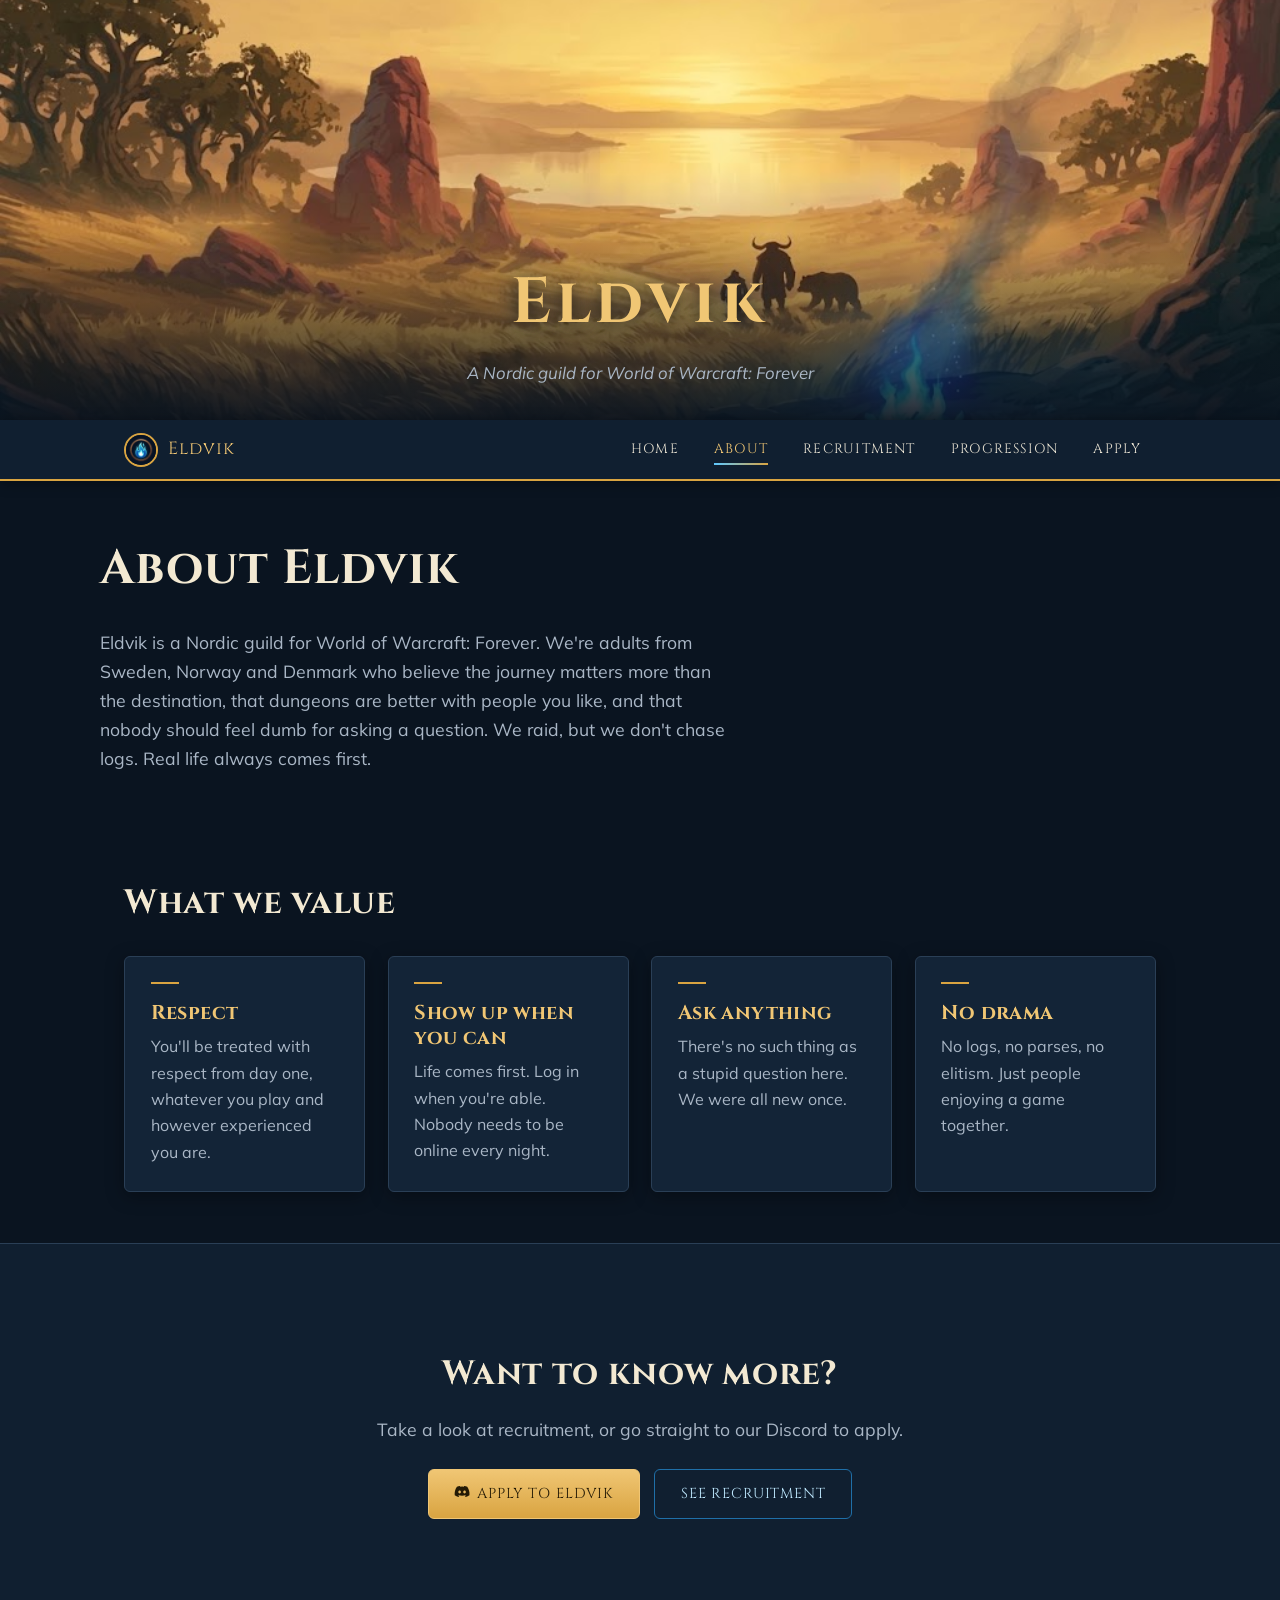
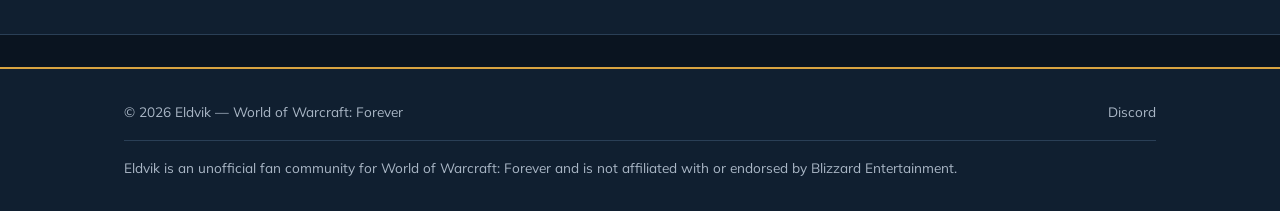
==== about.html @ 04431039 "Add Progression page, drop realm concept, expand Recruitment - Remove 'The Name' section from About " ====
<!DOCTYPE html>
<html lang="en">
<head>
  <meta charset="UTF-8">
  <meta name="viewport" content="width=device-width, initial-scale=1.0">
  <title>About — Eldvik</title>
  <meta name="description" content="Eldvik is a Nordic guild for World of Warcraft: Forever — adults from Sweden, Norway and Denmark who value good company over parses and logs.">
  <link rel="icon" href="images/icon.jpg" type="image/jpeg">
  <link rel="apple-touch-icon" href="images/icon.jpg">
  <meta name="theme-color" content="#0a1420">
  <meta property="og:title" content="About Eldvik">
  <meta property="og:description" content="A Nordic guild for World of Warcraft: Forever — adults from Sweden, Norway and Denmark.">
  <meta property="og:image" content="images/banner.jpg">
  <meta property="og:type" content="website">
  <link rel="stylesheet" href="css/style.css">
</head>
<body>
  <a class="skip-link" href="#main-content">Skip to content</a>

  <header class="site-banner">
    <img src="images/banner.jpg" alt="">
    <div class="site-banner__title container">
      <p class="wordmark" data-i18n="common.banner.wordmark">Eldvik</p>
      <p class="tagline" data-i18n="common.banner.tagline">A Nordic guild for World of Warcraft: Forever</p>
    </div>
  </header>

  <nav class="site-nav" aria-label="Primary">
    <div class="site-nav__inner">
      <a class="site-nav__brand" href="index.html">
        <img src="images/icon.jpg" alt="" width="34" height="34">
        <span>Eldvik</span>
      </a>
      <button class="nav-toggle" aria-label="Toggle navigation" aria-expanded="false" aria-controls="primary-nav-links">☰</button>
      <ul class="site-nav__links" id="primary-nav-links">
        <li><a href="index.html" data-i18n="common.nav.home">Home</a></li>
        <li><a href="about.html" aria-current="page" data-i18n="common.nav.about">About</a></li>
        <li><a href="recruitment.html" data-i18n="common.nav.recruitment">Recruitment</a></li>
        <li><a href="progression.html" data-i18n="common.nav.progression">Progression</a></li>
        <li><a class="site-nav__cta" href="#" data-discord-link target="_blank" rel="noopener" data-i18n="common.nav.discord">Apply</a></li>
      </ul>
      <div class="lang-switch"></div>
    </div>
  </nav>

  <main id="main-content">
    <section class="hero container" style="text-align:left;">
      <h1 data-i18n="about.hero.title">About Eldvik</h1>
      <p class="lead" style="margin:0 0 1.1em;" data-i18n="about.story.body">Eldvik is a Nordic guild for World of Warcraft: Forever. We're adults from Sweden, Norway and Denmark who believe the journey matters more than the destination, that dungeons are better with people you like, and that nobody should feel dumb for asking a question. We raid, but we don't chase logs. Real life always comes first.</p>
    </section>

    <section class="section">
      <div class="container">
        <h2 data-i18n="about.values.title">What we value</h2>
        <div class="card-grid">
          <div class="card">
            <h3 data-i18n="about.values.item1.title">Respect</h3>
            <p data-i18n="about.values.item1.body">You'll be treated with respect from day one, whatever you play and however experienced you are.</p>
          </div>
          <div class="card">
            <h3 data-i18n="about.values.item2.title">Show up when you can</h3>
            <p data-i18n="about.values.item2.body">Life comes first. Log in when you're able. Nobody needs to be online every night.</p>
          </div>
          <div class="card">
            <h3 data-i18n="about.values.item3.title">Ask anything</h3>
            <p data-i18n="about.values.item3.body">There's no such thing as a stupid question here. We were all new once.</p>
          </div>
          <div class="card">
            <h3 data-i18n="about.values.item4.title">No drama</h3>
            <p data-i18n="about.values.item4.body">No logs, no parses, no elitism. Just people enjoying a game together.</p>
          </div>
        </div>
      </div>
    </section>

    <section class="section section-alt">
      <div class="container hero">
        <h2 data-i18n="about.closing.title">Want to know more?</h2>
        <p class="lead" data-i18n="about.closing.body">Take a look at recruitment, or go straight to our Discord to apply.</p>
        <div class="btn-row">
          <a class="btn btn-primary btn-discord" href="#" data-discord-link target="_blank" rel="noopener" data-i18n="common.cta.discord">Apply to Eldvik</a>
          <a class="btn btn-secondary" href="recruitment.html" data-i18n="about.closing.ctaSecondary">See recruitment</a>
        </div>
      </div>
    </section>
  </main>

  <footer class="site-footer">
    <div class="container site-footer__inner">
      <p>© <span data-current-year>2026</span> <span data-i18n="common.footer.copyright">Eldvik — World of Warcraft: Forever</span></p>
      <p><a href="#" data-discord-link target="_blank" rel="noopener">Discord</a></p>
      <p class="site-footer__disclaimer" data-i18n="common.footer.disclaimer">Eldvik is an unofficial fan community for World of Warcraft: Forever and is not affiliated with or endorsed by Blizzard Entertainment.</p>
    </div>
  </footer>

  <script src="js/config.js"></script>
  <script src="js/i18n.js"></script>
  <script src="js/main.js"></script>
</body>
</html>
---- css/style.css ----
/* ==========================================================================
   Eldvik — stylesheet
   A Nordic-fantasy theme built around the guild banner (dusk landscape,
   blue campfire) and the flame emblem. No third-party brand assets used.
   ========================================================================== */

@import url('https://fonts.googleapis.com/css2?family=Cinzel:wght@500;600;700&family=Mulish:ital,wght@0,400;0,500;0,600;1,400&display=swap');

:root {
  /* Core palette */
  --color-bg: #0a1420;
  --color-bg-alt: #101f30;
  --color-bg-card: #132437;
  --color-border: #2a3f56;

  /* Text */
  --color-text: #e9e3d3;
  --color-text-muted: #aab7c6;
  --color-heading: #f3e9d2;

  /* Accents */
  --color-flame: #5ec8ff;
  --color-flame-bright: #bfe9ff;
  --color-flame-deep: #1f6fa8;
  --color-gold: #d9a441;
  --color-gold-bright: #f0c674;

  /* Type */
  --font-heading: 'Cinzel', Georgia, 'Times New Roman', serif;
  --font-body: 'Mulish', -apple-system, BlinkMacSystemFont, 'Segoe UI', sans-serif;

  --radius: 6px;
  --shadow-card: 0 4px 18px rgba(0, 0, 0, 0.35);
}

/* ---------- Reset & base ---------- */
* { box-sizing: border-box; }

html {
  scroll-behavior: smooth;
}

body {
  margin: 0;
  background: var(--color-bg);
  color: var(--color-text);
  font-family: var(--font-body);
  line-height: 1.65;
  font-size: 16px;
}

img { max-width: 100%; display: block; }

h1, h2, h3, h4 {
  font-family: var(--font-heading);
  color: var(--color-heading);
  letter-spacing: 0.02em;
  line-height: 1.25;
  margin: 0 0 0.6em;
}

h1 { font-size: clamp(2rem, 5vw, 3rem); }
h2 { font-size: clamp(1.5rem, 3.4vw, 2.1rem); }
h3 { font-size: 1.25rem; }

p { margin: 0 0 1.1em; color: var(--color-text); }

a {
  color: var(--color-flame-bright);
  text-decoration: none;
}
a:hover, a:focus { color: var(--color-gold-bright); }

.container {
  max-width: 1080px;
  margin: 0 auto;
  padding: 0 1.5rem;
}

.visually-hidden {
  position: absolute;
  width: 1px; height: 1px;
  overflow: hidden;
  clip: rect(0 0 0 0);
  white-space: nowrap;
}

/* ---------- Skip link (accessibility) ---------- */
.skip-link {
  position: absolute;
  left: -9999px;
  top: 0;
  background: var(--color-gold);
  color: #1a1204;
  padding: 0.6em 1em;
  z-index: 1000;
  border-radius: 0 0 var(--radius) 0;
  font-weight: 600;
}
.skip-link:focus {
  left: 0;
}

/* ---------- Banner ---------- */
.site-banner {
  position: relative;
  width: 100%;
  height: clamp(200px, 34vw, 420px);
  overflow: hidden;
  background-color: var(--color-bg);
}

.site-banner img {
  width: 100%;
  height: 100%;
  object-fit: cover;
  object-position: center 60%;
}

.site-banner::after {
  content: "";
  position: absolute;
  inset: 0;
  background: linear-gradient(to bottom, rgba(10, 20, 32, 0) 55%, rgba(10, 20, 32, 0.92) 100%);
}

.site-banner__title {
  position: absolute;
  left: 0;
  right: 0;
  bottom: 0.9rem;
  z-index: 2;
  text-align: center;
}

.site-banner__title .wordmark {
  font-family: var(--font-heading);
  font-weight: 700;
  font-size: clamp(2.2rem, 7vw, 4rem);
  color: var(--color-gold-bright);
  text-shadow: 0 2px 18px rgba(0, 0, 0, 0.75), 0 0 30px rgba(95, 200, 255, 0.25);
  letter-spacing: 0.08em;
  margin: 0;
}

.site-banner__title .tagline {
  font-family: var(--font-body);
  font-style: italic;
  color: var(--color-text-muted);
  font-size: clamp(0.85rem, 1.6vw, 1.05rem);
  margin-top: 0.2rem;
}

/* ---------- Navigation ---------- */
.site-nav {
  background: var(--color-bg-alt);
  border-bottom: 2px solid var(--color-gold);
  box-shadow: 0 2px 12px rgba(0, 0, 0, 0.4);
  position: sticky;
  top: 0;
  z-index: 50;
}

.site-nav__inner {
  display: flex;
  align-items: center;
  justify-content: space-between;
  padding: 0.6rem 1.5rem;
  max-width: 1080px;
  margin: 0 auto;
}

.site-nav__brand {
  display: flex;
  align-items: center;
  gap: 0.6rem;
  font-family: var(--font-heading);
  color: var(--color-gold-bright);
  font-size: 1.1rem;
  letter-spacing: 0.06em;
}

.site-nav__brand img {
  width: 34px;
  height: 34px;
  border-radius: 50%;
  border: 2px solid var(--color-gold);
}

.nav-toggle {
  display: none;
  background: transparent;
  border: 1px solid var(--color-gold);
  color: var(--color-gold-bright);
  border-radius: var(--radius);
  padding: 0.4rem 0.6rem;
  font-size: 1.2rem;
  cursor: pointer;
}

.site-nav__links {
  display: flex;
  align-items: center;
  gap: 0.4rem;
  list-style: none;
  margin: 0;
  padding: 0;
}

.site-nav__links a {
  display: inline-block;
  color: var(--color-text);
  font-family: var(--font-heading);
  font-size: 0.85rem;
  letter-spacing: 0.09em;
  text-transform: uppercase;
  padding: 0.55rem 0.9rem;
  border-radius: var(--radius);
  position: relative;
  transition: color 0.2s ease, background-color 0.2s ease;
}

.site-nav__links a:hover,
.site-nav__links a:focus {
  color: var(--color-flame-bright);
  background: rgba(95, 200, 255, 0.08);
}

.site-nav__links a[aria-current="page"] {
  color: var(--color-gold-bright);
}

.site-nav__links a[aria-current="page"]::after {
  content: "";
  position: absolute;
  left: 0.9rem;
  right: 0.9rem;
  bottom: 0.32rem;
  height: 2px;
  background: linear-gradient(90deg, var(--color-flame), var(--color-gold));
}

.site-nav__cta {
  color: var(--color-gold-bright);
}

.site-nav__cta:hover,
.site-nav__cta:focus {
  color: var(--color-flame-bright);
}

/* ---------- Language switcher ---------- */
.lang-switch {
  position: relative;
  margin-left: 0.5rem;
}

.lang-switch__button {
  background: transparent;
  border: 1px solid var(--color-border);
  color: var(--color-text-muted);
  border-radius: var(--radius);
  padding: 0.4rem 0.7rem;
  font-family: var(--font-body);
  font-size: 0.85rem;
  cursor: pointer;
}

.lang-switch__button:hover { border-color: var(--color-gold); color: var(--color-gold-bright); }

.lang-switch__menu {
  position: absolute;
  right: 0;
  top: calc(100% + 6px);
  background: var(--color-bg-card);
  border: 1px solid var(--color-border);
  border-radius: var(--radius);
  min-width: 140px;
  box-shadow: var(--shadow-card);
  list-style: none;
  margin: 0;
  padding: 0.3rem;
  display: none;
  z-index: 60;
}

.lang-switch__menu.is-open { display: block; }

.lang-switch__menu li a {
  display: block;
  padding: 0.4rem 0.6rem;
  border-radius: 4px;
  font-family: var(--font-body);
  font-size: 0.9rem;
  color: var(--color-text);
}

.lang-switch__menu li a:hover { background: rgba(217, 164, 65, 0.12); color: var(--color-gold-bright); }

/* ---------- Buttons ---------- */
.btn {
  display: inline-block;
  font-family: var(--font-heading);
  letter-spacing: 0.06em;
  text-transform: uppercase;
  font-size: 0.9rem;
  padding: 0.75rem 1.6rem;
  border-radius: var(--radius);
  border: 1px solid var(--color-gold);
  cursor: pointer;
  transition: transform 0.15s ease, box-shadow 0.15s ease, background-color 0.15s ease;
}

.btn-primary {
  background: linear-gradient(180deg, var(--color-gold-bright), var(--color-gold));
  color: #241a05;
  border-color: var(--color-gold-bright);
}
.btn-primary:hover, .btn-primary:focus {
  color: #241a05;
  box-shadow: 0 0 22px rgba(240, 198, 116, 0.45);
  transform: translateY(-1px);
}

.btn-secondary {
  background: transparent;
  color: var(--color-flame-bright);
  border-color: var(--color-flame-deep);
}
.btn-secondary:hover, .btn-secondary:focus {
  color: var(--color-flame-bright);
  box-shadow: 0 0 18px rgba(95, 200, 255, 0.3);
  background: rgba(95, 200, 255, 0.08);
}

.btn-discord::before {
  content: "";
  display: inline-block;
  width: 1.1em;
  height: 1.1em;
  margin-right: 0.5em;
  vertical-align: -0.18em;
  background-color: currentColor;
  -webkit-mask-image: url("data:image/svg+xml;utf8,<svg xmlns='http://www.w3.org/2000/svg' viewBox='0 0 640 512'><path d='M524.5 69.8a1.5 1.5 0 0 0-.8-.7A485.1 485.1 0 0 0 404.1 32a1.8 1.8 0 0 0-1.9.9 337.5 337.5 0 0 0-14.9 30.6 447.8 447.8 0 0 0-134.4 0 309.5 309.5 0 0 0-15.1-30.6 1.9 1.9 0 0 0-1.9-.9A483.7 483.7 0 0 0 116.1 69a1.7 1.7 0 0 0-.8.7C39.1 183.7 18.2 294.7 28.4 404.4a2 2 0 0 0 .8 1.4A487.7 487.7 0 0 0 176 479.9a1.9 1.9 0 0 0 2.1-.7A348.2 348.2 0 0 0 208.1 430a1.9 1.9 0 0 0-1-2.6 321.2 321.2 0 0 1-45.9-21.9 1.9 1.9 0 0 1-.2-3.1c3.1-2.3 6.2-4.7 9.1-7.1a1.8 1.8 0 0 1 1.9-.3c96.2 43.9 200.4 43.9 295.5 0a1.8 1.8 0 0 1 1.9.2c2.9 2.4 6 4.9 9.1 7.2a1.9 1.9 0 0 1-.2 3.1 301.4 301.4 0 0 1-45.9 21.9 1.9 1.9 0 0 0-1 2.6 391.1 391.1 0 0 0 30 49.2 1.9 1.9 0 0 0 2.1.7A486 486 0 0 0 610.7 405.8a1.9 1.9 0 0 0 .8-1.4c12.2-126.9-20.4-236.9-86.9-334.6zM222.5 337.6c-28.9 0-52.7-26.5-52.7-59.1s23.3-59.1 52.7-59.1c29.6 0 53.2 26.7 52.7 59.1 0 32.6-23.3 59.1-52.7 59.1zm195.4 0c-28.9 0-52.7-26.5-52.7-59.1s23.3-59.1 52.7-59.1c29.6 0 53.2 26.7 52.7 59.1 0 32.6-23 59.1-52.7 59.1z'/></svg>");
  mask-image: url("data:image/svg+xml;utf8,<svg xmlns='http://www.w3.org/2000/svg' viewBox='0 0 640 512'><path d='M524.5 69.8a1.5 1.5 0 0 0-.8-.7A485.1 485.1 0 0 0 404.1 32a1.8 1.8 0 0 0-1.9.9 337.5 337.5 0 0 0-14.9 30.6 447.8 447.8 0 0 0-134.4 0 309.5 309.5 0 0 0-15.1-30.6 1.9 1.9 0 0 0-1.9-.9A483.7 483.7 0 0 0 116.1 69a1.7 1.7 0 0 0-.8.7C39.1 183.7 18.2 294.7 28.4 404.4a2 2 0 0 0 .8 1.4A487.7 487.7 0 0 0 176 479.9a1.9 1.9 0 0 0 2.1-.7A348.2 348.2 0 0 0 208.1 430a1.9 1.9 0 0 0-1-2.6 321.2 321.2 0 0 1-45.9-21.9 1.9 1.9 0 0 1-.2-3.1c3.1-2.3 6.2-4.7 9.1-7.1a1.8 1.8 0 0 1 1.9-.3c96.2 43.9 200.4 43.9 295.5 0a1.8 1.8 0 0 1 1.9.2c2.9 2.4 6 4.9 9.1 7.2a1.9 1.9 0 0 1-.2 3.1 301.4 301.4 0 0 1-45.9 21.9 1.9 1.9 0 0 0-1 2.6 391.1 391.1 0 0 0 30 49.2 1.9 1.9 0 0 0 2.1.7A486 486 0 0 0 610.7 405.8a1.9 1.9 0 0 0 .8-1.4c12.2-126.9-20.4-236.9-86.9-334.6zM222.5 337.6c-28.9 0-52.7-26.5-52.7-59.1s23.3-59.1 52.7-59.1c29.6 0 53.2 26.7 52.7 59.1 0 32.6-23.3 59.1-52.7 59.1zm195.4 0c-28.9 0-52.7-26.5-52.7-59.1s23.3-59.1 52.7-59.1c29.6 0 53.2 26.7 52.7 59.1 0 32.6-23 59.1-52.7 59.1z'/></svg>");
  mask-size: contain;
  -webkit-mask-size: contain;
  mask-repeat: no-repeat;
  -webkit-mask-repeat: no-repeat;
}

.btn-row {
  display: flex;
  flex-wrap: wrap;
  gap: 0.9rem;
  margin: 1.6rem 0;
}

/* ---------- Layout sections ---------- */
main { display: block; }

.section {
  padding: 3.2rem 0;
}

.section-alt {
  background: var(--color-bg-alt);
  border-top: 1px solid var(--color-border);
  border-bottom: 1px solid var(--color-border);
}

.hero {
  padding: 3.6rem 0 2.4rem;
  text-align: center;
}

.hero p.lead {
  max-width: 640px;
  margin: 0 auto 1.2em;
  color: var(--color-text-muted);
  font-size: 1.1rem;
}

.hero .btn-row { justify-content: center; }

/* Info strip: realm / faction / raid nights */
.info-strip {
  display: grid;
  grid-template-columns: repeat(auto-fit, minmax(200px, 1fr));
  gap: 1rem;
  margin: 2.2rem 0 0;
}

.info-card {
  background: var(--color-bg-card);
  border: 1px solid var(--color-border);
  border-radius: var(--radius);
  padding: 1.1rem 1.3rem;
  text-align: left;
  box-shadow: var(--shadow-card);
}

.info-card .label {
  display: block;
  font-family: var(--font-heading);
  color: var(--color-gold);
  font-size: 0.72rem;
  letter-spacing: 0.1em;
  text-transform: uppercase;
  margin-bottom: 0.35rem;
}

.info-card .value {
  color: var(--color-text);
  font-size: 1rem;
}

.info-card .value.is-tba {
  color: var(--color-text-muted);
  font-style: italic;
}

/* Feature / value cards */
.card-grid {
  display: grid;
  grid-template-columns: repeat(auto-fit, minmax(230px, 1fr));
  gap: 1.4rem;
  margin-top: 2rem;
}

.card {
  background: var(--color-bg-card);
  border: 1px solid var(--color-border);
  border-radius: var(--radius);
  padding: 1.6rem;
  box-shadow: var(--shadow-card);
}

.card::before {
  content: "";
  display: block;
  width: 28px;
  height: 2px;
  background: var(--color-gold);
  margin-bottom: 1rem;
}

.card h3 { color: var(--color-gold-bright); margin-bottom: 0.5rem; }
.card p { color: var(--color-text-muted); margin-bottom: 0; }

/* Steps (Join page) */
.steps {
  list-style: none;
  counter-reset: step;
  margin: 2rem 0 0;
  padding: 0;
  display: grid;
  gap: 1.1rem;
}

.steps li {
  counter-increment: step;
  background: var(--color-bg-card);
  border: 1px solid var(--color-border);
  border-radius: var(--radius);
  padding: 1.2rem 1.4rem 1.2rem 3.4rem;
  position: relative;
}

.steps li::before {
  content: counter(step);
  position: absolute;
  left: 1rem;
  top: 1.1rem;
  width: 1.7rem;
  height: 1.7rem;
  border-radius: 50%;
  background: linear-gradient(180deg, var(--color-gold-bright), var(--color-gold));
  color: #241a05;
  font-family: var(--font-heading);
  font-weight: 700;
  display: flex;
  align-items: center;
  justify-content: center;
  font-size: 0.9rem;
}

.steps h3 { margin-bottom: 0.3rem; font-size: 1.05rem; }
.steps p { color: var(--color-text-muted); margin-bottom: 0; }

/* Raid progression cards */
.raid-card .raid-meta {
  color: var(--color-text-muted);
  font-size: 0.9rem;
  margin: -0.3rem 0 1.1rem;
}

.raid-card .raid-stats {
  display: grid;
  gap: 0.6rem;
  margin-top: 1rem;
  padding-top: 1rem;
  border-top: 1px solid var(--color-border);
}

.raid-stat {
  display: flex;
  justify-content: space-between;
  align-items: baseline;
  gap: 1rem;
  font-size: 0.92rem;
}

.raid-stat__label {
  color: var(--color-gold);
  font-family: var(--font-heading);
  font-size: 0.72rem;
  letter-spacing: 0.08em;
  text-transform: uppercase;
  white-space: nowrap;
}

.raid-stat__value {
  color: var(--color-text);
  text-align: right;
}

.raid-stat__value.is-empty {
  color: var(--color-text-muted);
  font-style: italic;
}

/* FAQ */
.faq {
  margin-top: 1.5rem;
  border-top: 1px solid var(--color-border);
}

.faq-item {
  padding: 1.2rem 0;
  border-bottom: 1px solid var(--color-border);
}

.faq-item h3 {
  font-size: 1.02rem;
  margin-bottom: 0.4rem;
}

.faq-item p {
  color: var(--color-text-muted);
  margin-bottom: 0;
}

/* Blockquote / callout */
.callout {
  border-left: 3px solid var(--color-flame);
  background: rgba(95, 200, 255, 0.06);
  padding: 1rem 1.3rem;
  border-radius: 0 var(--radius) var(--radius) 0;
  color: var(--color-text-muted);
  font-style: italic;
  margin: 1.6rem 0;
}

/* ---------- Footer ---------- */
.site-footer {
  border-top: 2px solid var(--color-gold);
  background: var(--color-bg-alt);
  padding: 2rem 0;
  margin-top: 2rem;
}

.site-footer__inner {
  display: flex;
  flex-wrap: wrap;
  align-items: center;
  justify-content: space-between;
  gap: 1rem;
}

.site-footer p {
  margin: 0;
  color: var(--color-text-muted);
  font-size: 0.85rem;
}

.site-footer a { color: var(--color-text-muted); }
.site-footer a:hover { color: var(--color-gold-bright); }

.site-footer__disclaimer {
  width: 100%;
  font-size: 0.75rem;
  color: #7c8898;
  border-top: 1px solid var(--color-border);
  padding-top: 1rem;
  margin-top: 0.5rem;
}

/* ---------- Responsive nav (mobile) ---------- */
@media (max-width: 720px) {
  .nav-toggle { display: inline-block; }

  .site-nav__links {
    position: absolute;
    left: 0;
    right: 0;
    top: 100%;
    background: var(--color-bg-alt);
    border-bottom: 2px solid var(--color-gold);
    flex-direction: column;
    align-items: stretch;
    gap: 0;
    padding: 0.5rem;
    display: none;
  }

  .site-nav__links.is-open { display: flex; }

  .site-nav__links a { padding: 0.8rem 1rem; }

  .lang-switch { position: static; margin: 0.4rem 0 0; }
  .lang-switch__menu { left: 0.5rem; right: 0.5rem; }
}
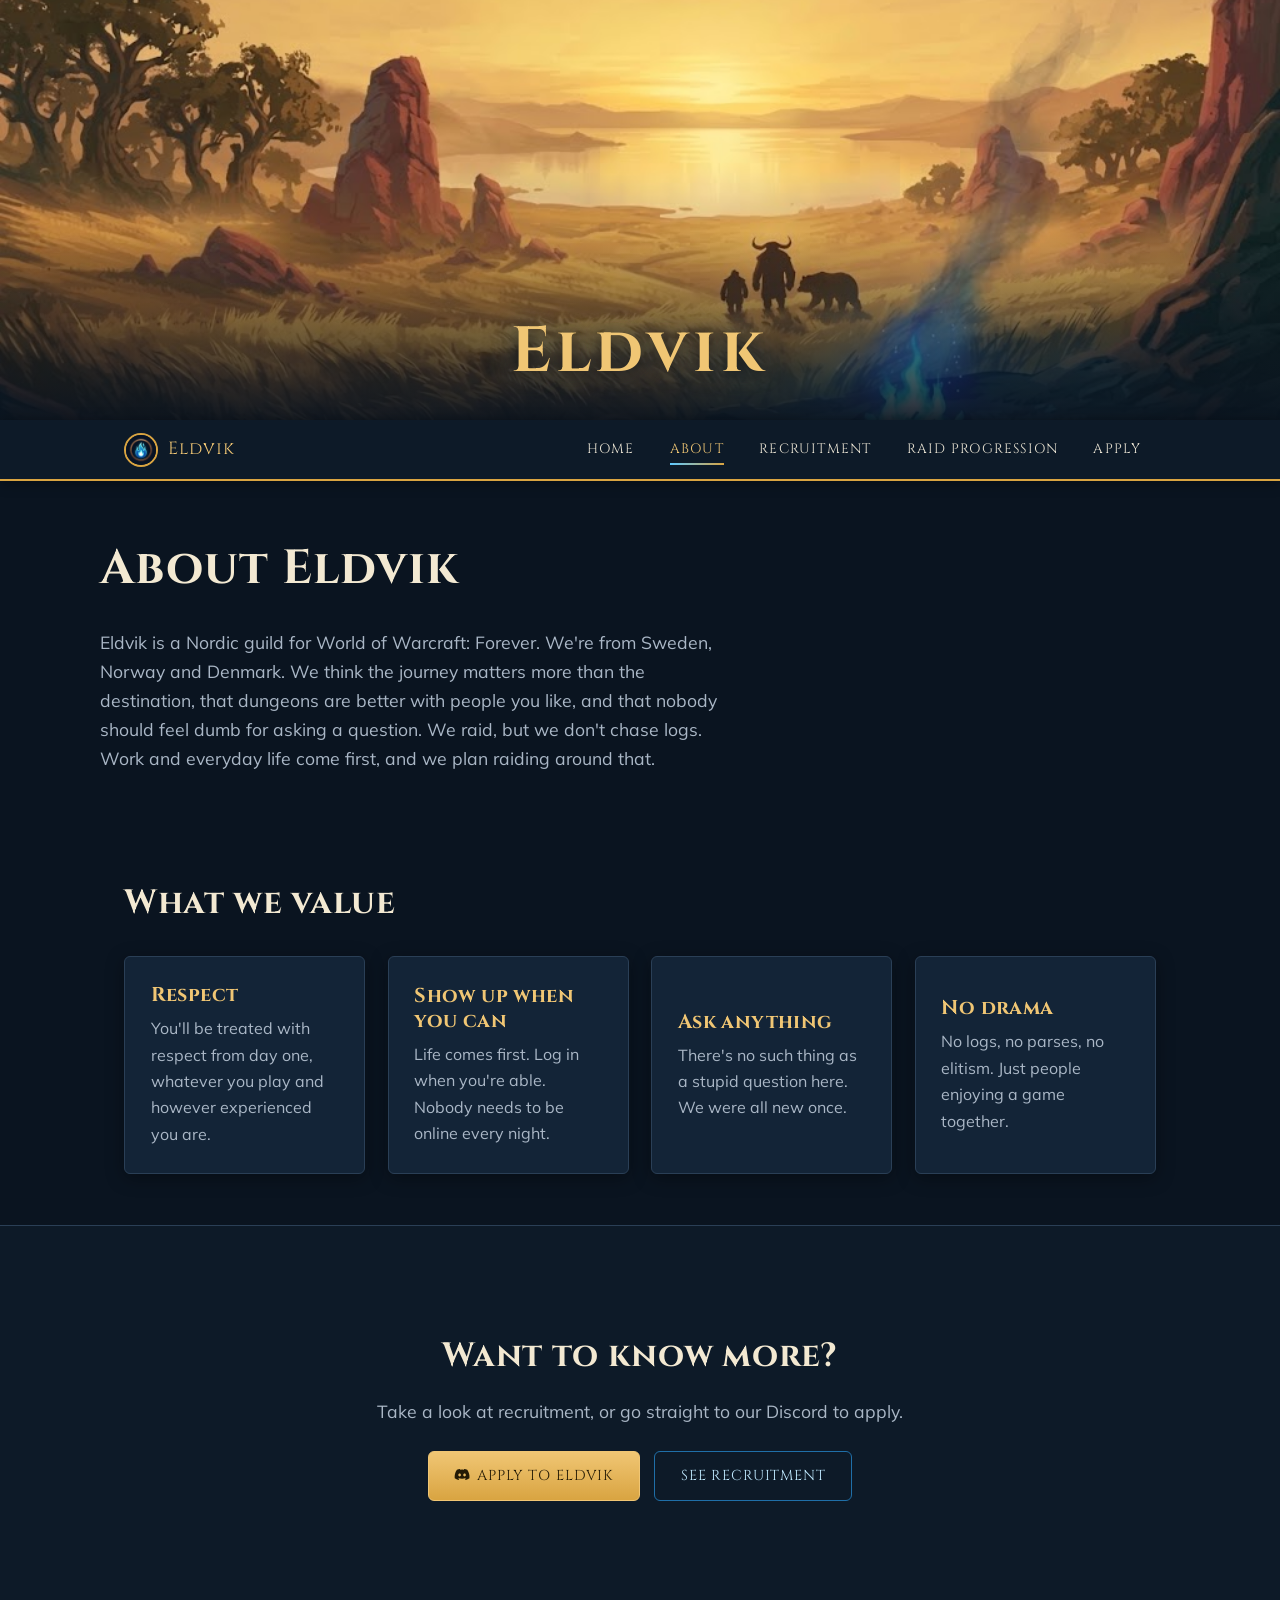
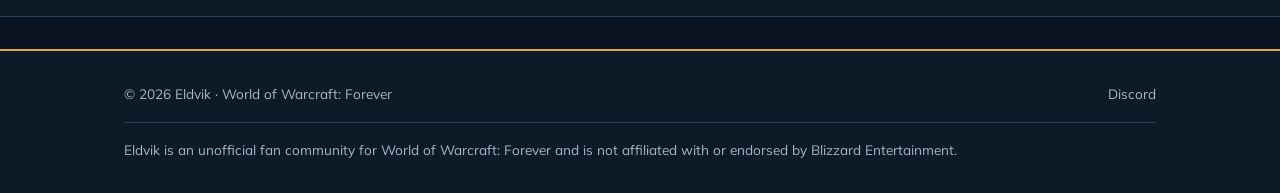
==== commit 562318b4: "Copy, layout and style polish pass - Remove em dashes and clause-joining hyphens sitewide, restructu" ====
--- a/about.html
+++ b/about.html
@@ -3,13 +3,13 @@
 <head>
   <meta charset="UTF-8">
   <meta name="viewport" content="width=device-width, initial-scale=1.0">
-  <title>About — Eldvik</title>
-  <meta name="description" content="Eldvik is a Nordic guild for World of Warcraft: Forever — adults from Sweden, Norway and Denmark who value good company over parses and logs.">
+  <title>About · Eldvik</title>
+  <meta name="description" content="Eldvik is a Nordic guild for World of Warcraft: Forever. We value good company over parses and logs.">
   <link rel="icon" href="images/icon.jpg" type="image/jpeg">
   <link rel="apple-touch-icon" href="images/icon.jpg">
   <meta name="theme-color" content="#0a1420">
   <meta property="og:title" content="About Eldvik">
-  <meta property="og:description" content="A Nordic guild for World of Warcraft: Forever — adults from Sweden, Norway and Denmark.">
+  <meta property="og:description" content="A Nordic guild for World of Warcraft: Forever, focused on good company over parses and logs.">
   <meta property="og:image" content="images/banner.jpg">
   <meta property="og:type" content="website">
   <link rel="stylesheet" href="css/style.css">
@@ -21,7 +21,6 @@
     <img src="images/banner.jpg" alt="">
     <div class="site-banner__title container">
       <p class="wordmark" data-i18n="common.banner.wordmark">Eldvik</p>
-      <p class="tagline" data-i18n="common.banner.tagline">A Nordic guild for World of Warcraft: Forever</p>
     </div>
   </header>
 
@@ -36,7 +35,7 @@
         <li><a href="index.html" data-i18n="common.nav.home">Home</a></li>
         <li><a href="about.html" aria-current="page" data-i18n="common.nav.about">About</a></li>
         <li><a href="recruitment.html" data-i18n="common.nav.recruitment">Recruitment</a></li>
-        <li><a href="progression.html" data-i18n="common.nav.progression">Progression</a></li>
+        <li><a href="progression.html" data-i18n="common.nav.progression">Raid Progression</a></li>
         <li><a class="site-nav__cta" href="#" data-discord-link target="_blank" rel="noopener" data-i18n="common.nav.discord">Apply</a></li>
       </ul>
       <div class="lang-switch"></div>
@@ -46,7 +45,7 @@
   <main id="main-content">
     <section class="hero container" style="text-align:left;">
       <h1 data-i18n="about.hero.title">About Eldvik</h1>
-      <p class="lead" style="margin:0 0 1.1em;" data-i18n="about.story.body">Eldvik is a Nordic guild for World of Warcraft: Forever. We're adults from Sweden, Norway and Denmark who believe the journey matters more than the destination, that dungeons are better with people you like, and that nobody should feel dumb for asking a question. We raid, but we don't chase logs. Real life always comes first.</p>
+      <p class="lead" style="margin:0 0 1.1em;" data-i18n="about.story.body">Eldvik is a Nordic guild for World of Warcraft: Forever. We're from Sweden, Norway and Denmark. We think the journey matters more than the destination, that dungeons are better with people you like, and that nobody should feel dumb for asking a question. We raid, but we don't chase logs. Work and everyday life come first, and we plan raiding around that.</p>
     </section>
 
     <section class="section">
@@ -87,7 +86,7 @@
 
   <footer class="site-footer">
     <div class="container site-footer__inner">
-      <p>© <span data-current-year>2026</span> <span data-i18n="common.footer.copyright">Eldvik — World of Warcraft: Forever</span></p>
+      <p>© <span data-current-year>2026</span> <span data-i18n="common.footer.copyright">Eldvik · World of Warcraft: Forever</span></p>
       <p><a href="#" data-discord-link target="_blank" rel="noopener">Discord</a></p>
       <p class="site-footer__disclaimer" data-i18n="common.footer.disclaimer">Eldvik is an unofficial fan community for World of Warcraft: Forever and is not affiliated with or endorsed by Blizzard Entertainment.</p>
     </div>
--- a/css/style.css
+++ b/css/style.css
@@ -9,7 +9,7 @@
 :root {
   /* Core palette */
   --color-bg: #0a1420;
-  --color-bg-alt: #101f30;
+  --color-bg-alt: #0d1a28;
   --color-bg-card: #132437;
   --color-border: #2a3f56;
 
@@ -143,14 +143,6 @@
   margin: 0;
 }
 
-.site-banner__title .tagline {
-  font-family: var(--font-body);
-  font-style: italic;
-  color: var(--color-text-muted);
-  font-size: clamp(0.85rem, 1.6vw, 1.05rem);
-  margin-top: 0.2rem;
-}
-
 /* ---------- Navigation ---------- */
 .site-nav {
   background: var(--color-bg-alt);
@@ -333,13 +325,17 @@
   background: rgba(95, 200, 255, 0.08);
 }
 
+.btn-discord {
+  display: inline-flex;
+  align-items: center;
+  gap: 0.5em;
+}
+
 .btn-discord::before {
   content: "";
-  display: inline-block;
   width: 1.1em;
   height: 1.1em;
-  margin-right: 0.5em;
-  vertical-align: -0.18em;
+  flex-shrink: 0;
   background-color: currentColor;
   -webkit-mask-image: url("data:image/svg+xml;utf8,<svg xmlns='http://www.w3.org/2000/svg' viewBox='0 0 640 512'><path d='M524.5 69.8a1.5 1.5 0 0 0-.8-.7A485.1 485.1 0 0 0 404.1 32a1.8 1.8 0 0 0-1.9.9 337.5 337.5 0 0 0-14.9 30.6 447.8 447.8 0 0 0-134.4 0 309.5 309.5 0 0 0-15.1-30.6 1.9 1.9 0 0 0-1.9-.9A483.7 483.7 0 0 0 116.1 69a1.7 1.7 0 0 0-.8.7C39.1 183.7 18.2 294.7 28.4 404.4a2 2 0 0 0 .8 1.4A487.7 487.7 0 0 0 176 479.9a1.9 1.9 0 0 0 2.1-.7A348.2 348.2 0 0 0 208.1 430a1.9 1.9 0 0 0-1-2.6 321.2 321.2 0 0 1-45.9-21.9 1.9 1.9 0 0 1-.2-3.1c3.1-2.3 6.2-4.7 9.1-7.1a1.8 1.8 0 0 1 1.9-.3c96.2 43.9 200.4 43.9 295.5 0a1.8 1.8 0 0 1 1.9.2c2.9 2.4 6 4.9 9.1 7.2a1.9 1.9 0 0 1-.2 3.1 301.4 301.4 0 0 1-45.9 21.9 1.9 1.9 0 0 0-1 2.6 391.1 391.1 0 0 0 30 49.2 1.9 1.9 0 0 0 2.1.7A486 486 0 0 0 610.7 405.8a1.9 1.9 0 0 0 .8-1.4c12.2-126.9-20.4-236.9-86.9-334.6zM222.5 337.6c-28.9 0-52.7-26.5-52.7-59.1s23.3-59.1 52.7-59.1c29.6 0 53.2 26.7 52.7 59.1 0 32.6-23.3 59.1-52.7 59.1zm195.4 0c-28.9 0-52.7-26.5-52.7-59.1s23.3-59.1 52.7-59.1c29.6 0 53.2 26.7 52.7 59.1 0 32.6-23 59.1-52.7 59.1z'/></svg>");
   mask-image: url("data:image/svg+xml;utf8,<svg xmlns='http://www.w3.org/2000/svg' viewBox='0 0 640 512'><path d='M524.5 69.8a1.5 1.5 0 0 0-.8-.7A485.1 485.1 0 0 0 404.1 32a1.8 1.8 0 0 0-1.9.9 337.5 337.5 0 0 0-14.9 30.6 447.8 447.8 0 0 0-134.4 0 309.5 309.5 0 0 0-15.1-30.6 1.9 1.9 0 0 0-1.9-.9A483.7 483.7 0 0 0 116.1 69a1.7 1.7 0 0 0-.8.7C39.1 183.7 18.2 294.7 28.4 404.4a2 2 0 0 0 .8 1.4A487.7 487.7 0 0 0 176 479.9a1.9 1.9 0 0 0 2.1-.7A348.2 348.2 0 0 0 208.1 430a1.9 1.9 0 0 0-1-2.6 321.2 321.2 0 0 1-45.9-21.9 1.9 1.9 0 0 1-.2-3.1c3.1-2.3 6.2-4.7 9.1-7.1a1.8 1.8 0 0 1 1.9-.3c96.2 43.9 200.4 43.9 295.5 0a1.8 1.8 0 0 1 1.9.2c2.9 2.4 6 4.9 9.1 7.2a1.9 1.9 0 0 1-.2 3.1 301.4 301.4 0 0 1-45.9 21.9 1.9 1.9 0 0 0-1 2.6 391.1 391.1 0 0 0 30 49.2 1.9 1.9 0 0 0 2.1.7A486 486 0 0 0 610.7 405.8a1.9 1.9 0 0 0 .8-1.4c12.2-126.9-20.4-236.9-86.9-334.6zM222.5 337.6c-28.9 0-52.7-26.5-52.7-59.1s23.3-59.1 52.7-59.1c29.6 0 53.2 26.7 52.7 59.1 0 32.6-23.3 59.1-52.7 59.1zm195.4 0c-28.9 0-52.7-26.5-52.7-59.1s23.3-59.1 52.7-59.1c29.6 0 53.2 26.7 52.7 59.1 0 32.6-23 59.1-52.7 59.1z'/></svg>");
@@ -398,6 +394,9 @@
   padding: 1.1rem 1.3rem;
   text-align: left;
   box-shadow: var(--shadow-card);
+  display: flex;
+  flex-direction: column;
+  justify-content: center;
 }
 
 .info-card .label {
@@ -434,9 +433,12 @@
   border-radius: var(--radius);
   padding: 1.6rem;
   box-shadow: var(--shadow-card);
-}
-
-.card::before {
+  display: flex;
+  flex-direction: column;
+  justify-content: center;
+}
+
+.card--accent::before {
   content: "";
   display: block;
   width: 28px;
@@ -465,6 +467,9 @@
   border-radius: var(--radius);
   padding: 1.2rem 1.4rem 1.2rem 3.4rem;
   position: relative;
+  display: flex;
+  flex-direction: column;
+  justify-content: center;
 }
 
 .steps li::before {
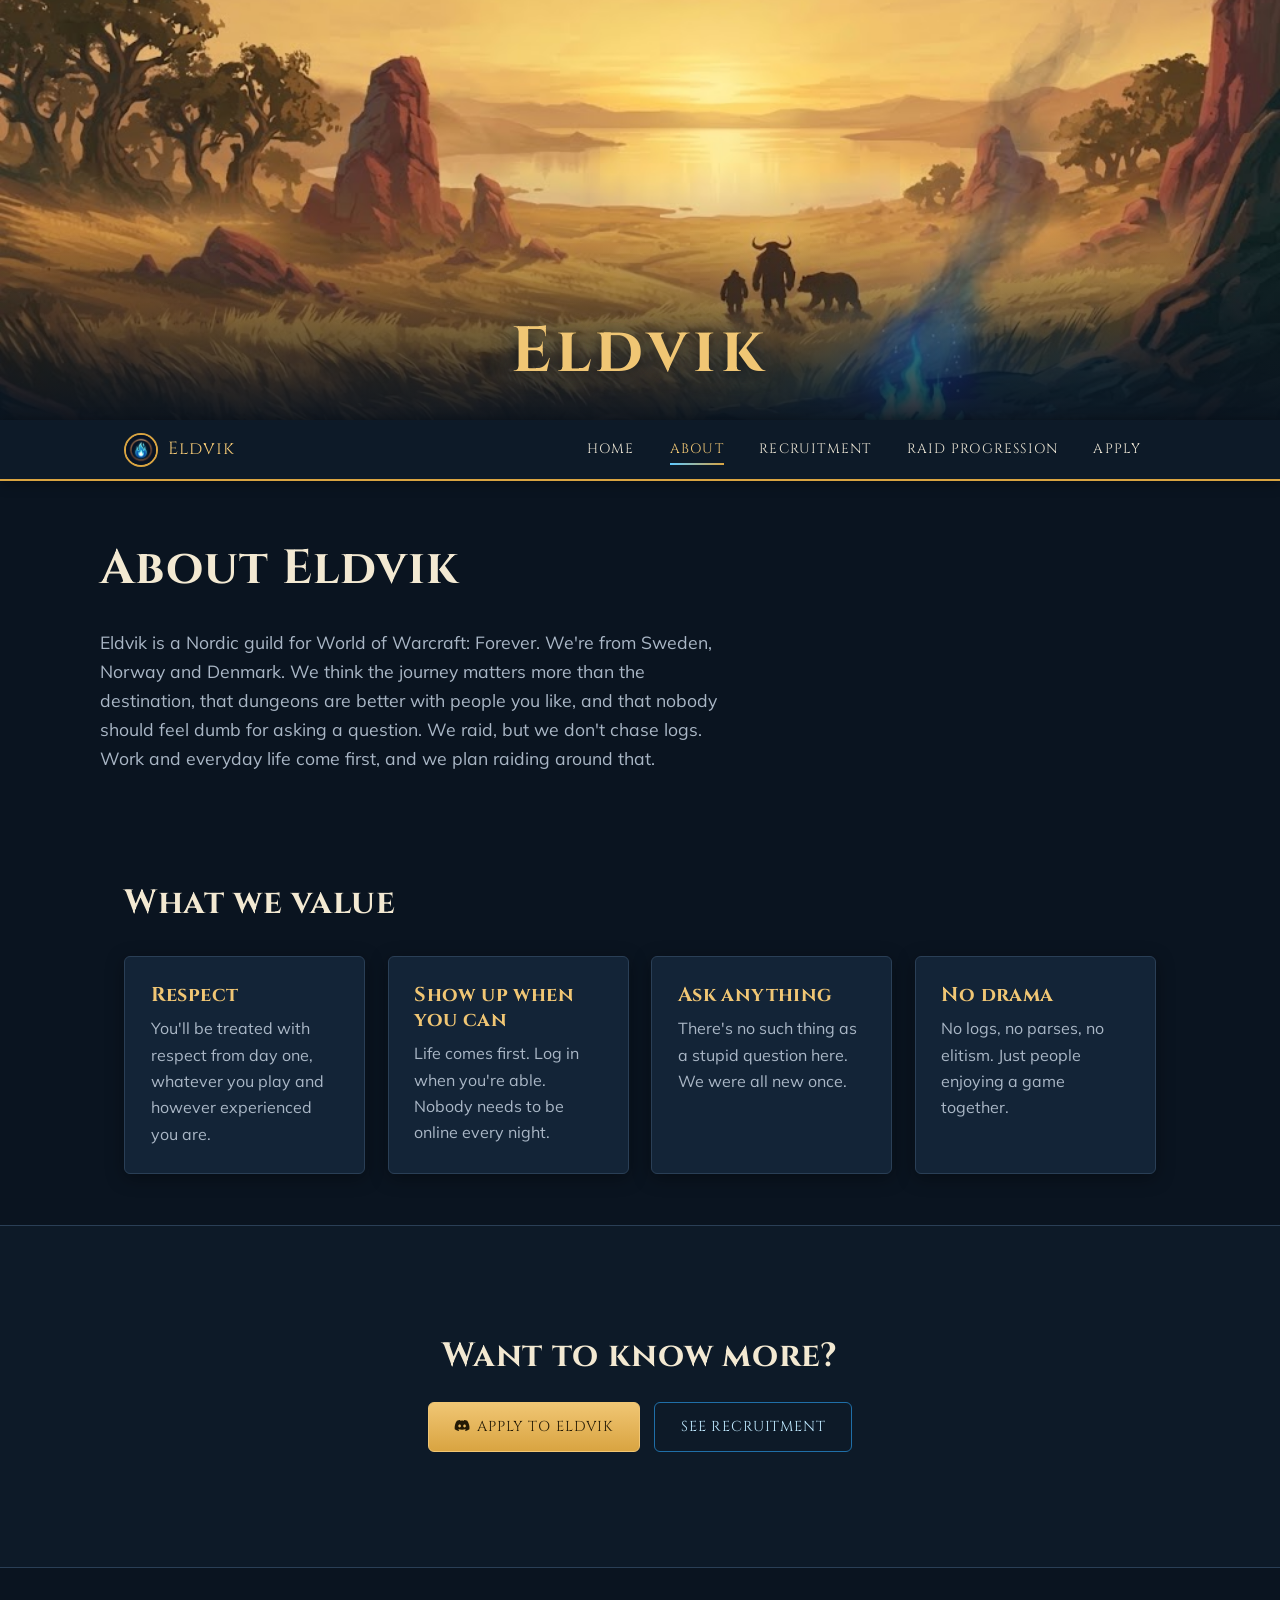
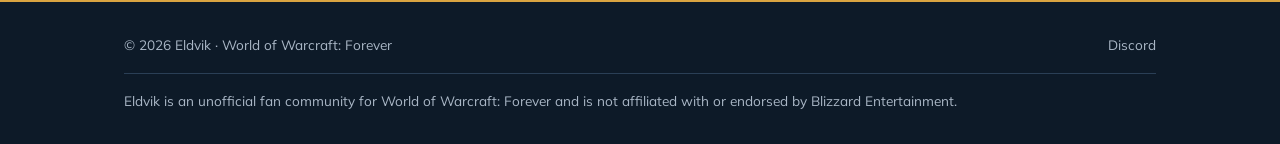
==== commit 46503d91: "Revert card centring, trim Loot and Raid times copy - Cards, info boxes and step boxes are top align" ====
--- a/about.html
+++ b/about.html
@@ -75,7 +75,6 @@
     <section class="section section-alt">
       <div class="container hero">
         <h2 data-i18n="about.closing.title">Want to know more?</h2>
-        <p class="lead" data-i18n="about.closing.body">Take a look at recruitment, or go straight to our Discord to apply.</p>
         <div class="btn-row">
           <a class="btn btn-primary btn-discord" href="#" data-discord-link target="_blank" rel="noopener" data-i18n="common.cta.discord">Apply to Eldvik</a>
           <a class="btn btn-secondary" href="recruitment.html" data-i18n="about.closing.ctaSecondary">See recruitment</a>
--- a/css/style.css
+++ b/css/style.css
@@ -394,9 +394,6 @@
   padding: 1.1rem 1.3rem;
   text-align: left;
   box-shadow: var(--shadow-card);
-  display: flex;
-  flex-direction: column;
-  justify-content: center;
 }
 
 .info-card .label {
@@ -433,9 +430,6 @@
   border-radius: var(--radius);
   padding: 1.6rem;
   box-shadow: var(--shadow-card);
-  display: flex;
-  flex-direction: column;
-  justify-content: center;
 }
 
 .card--accent::before {
@@ -467,9 +461,6 @@
   border-radius: var(--radius);
   padding: 1.2rem 1.4rem 1.2rem 3.4rem;
   position: relative;
-  display: flex;
-  flex-direction: column;
-  justify-content: center;
 }
 
 .steps li::before {
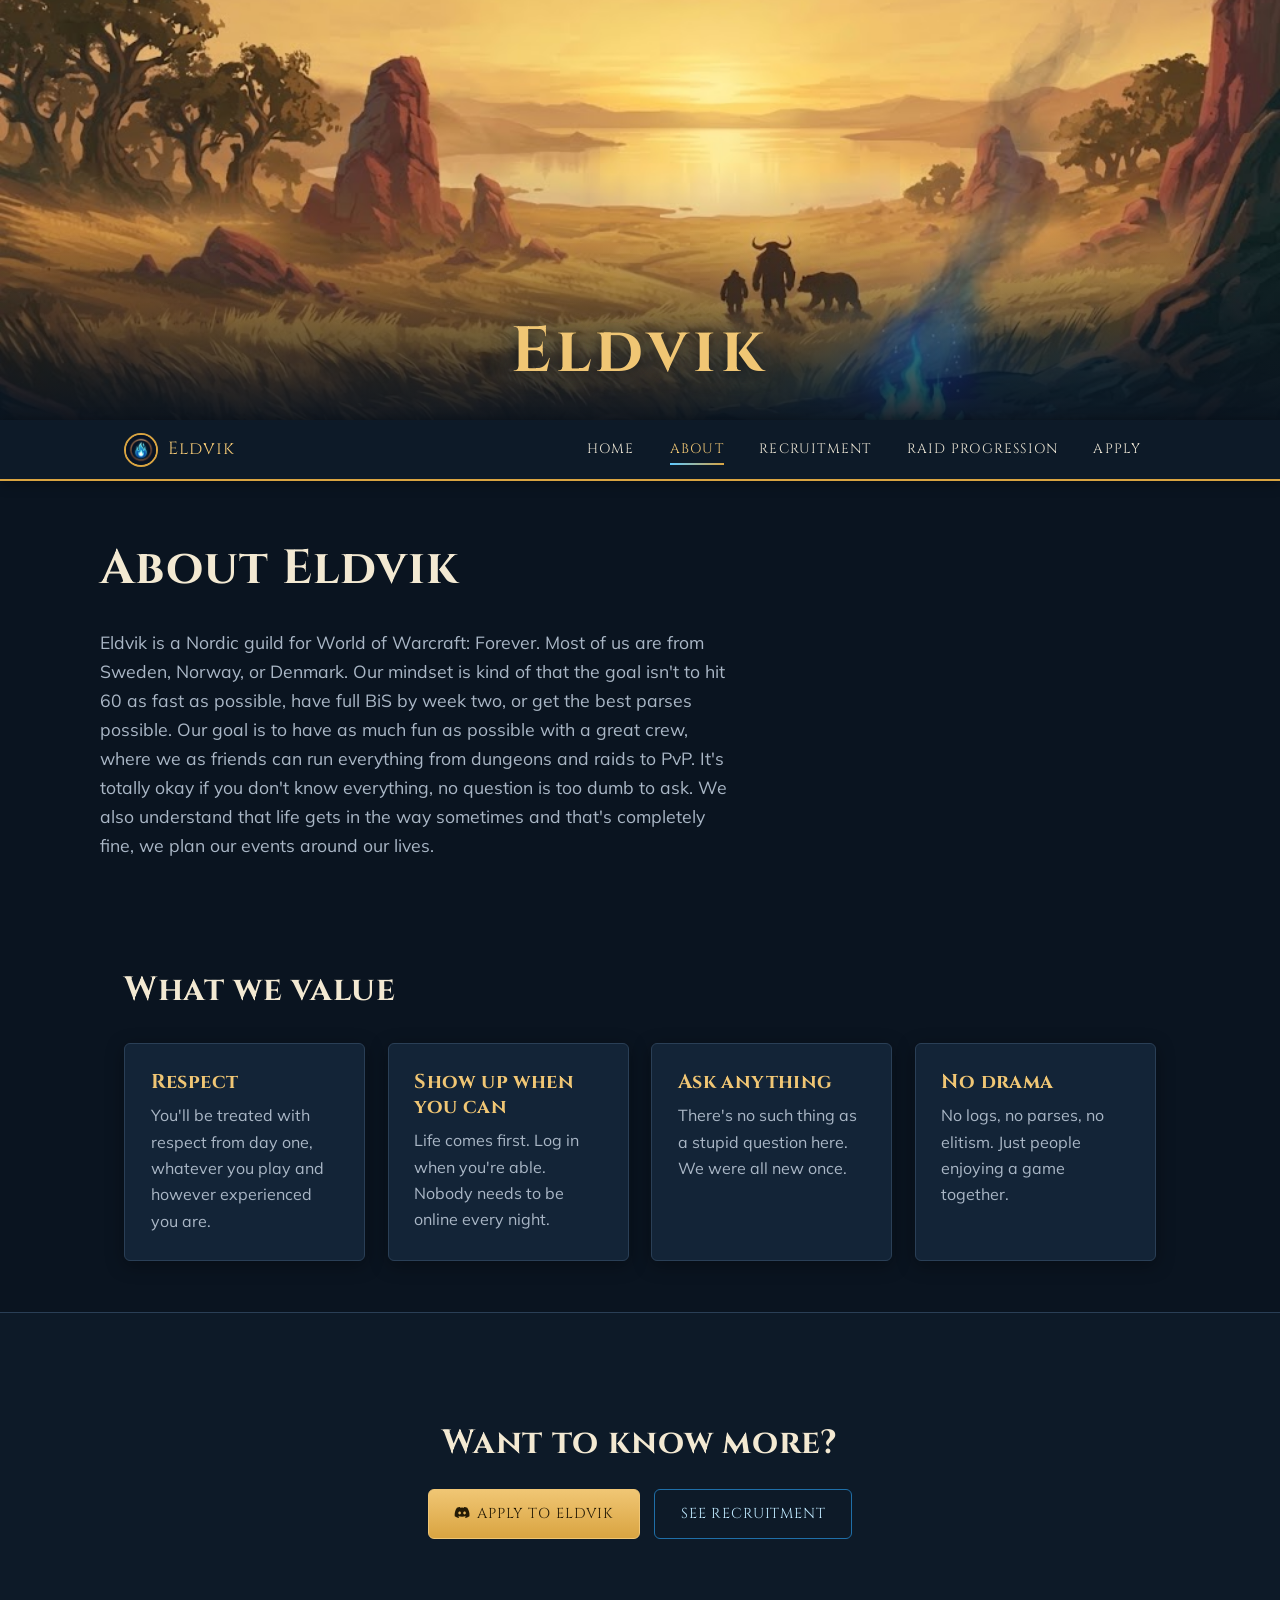
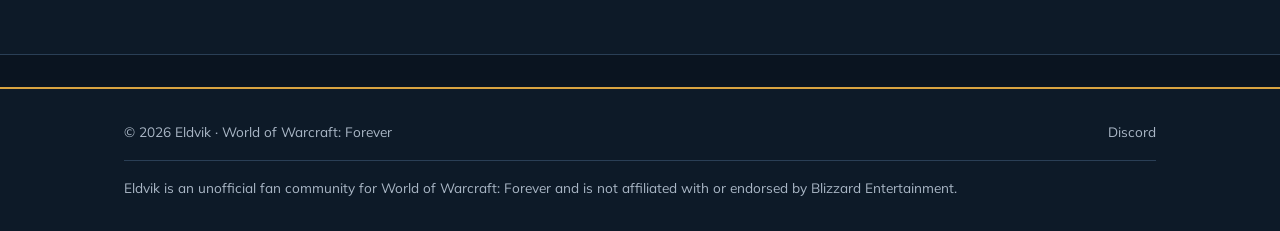
==== commit 4182092b: "Update Home heading and intro, and About intro paragraph - Home h1 now 'A forever home for Nordic pl" ====
--- a/about.html
+++ b/about.html
@@ -45,7 +45,7 @@
   <main id="main-content">
     <section class="hero container" style="text-align:left;">
       <h1 data-i18n="about.hero.title">About Eldvik</h1>
-      <p class="lead" style="margin:0 0 1.1em;" data-i18n="about.story.body">Eldvik is a Nordic guild for World of Warcraft: Forever. We're from Sweden, Norway and Denmark. We think the journey matters more than the destination, that dungeons are better with people you like, and that nobody should feel dumb for asking a question. We raid, but we don't chase logs. Work and everyday life come first, and we plan raiding around that.</p>
+      <p class="lead" style="margin:0 0 1.1em;" data-i18n="about.story.body">Eldvik is a Nordic guild for World of Warcraft: Forever. Most of us are from Sweden, Norway, or Denmark. Our mindset is kind of that the goal isn't to hit 60 as fast as possible, have full BiS by week two, or get the best parses possible. Our goal is to have as much fun as possible with a great crew, where we as friends can run everything from dungeons and raids to PvP. It's totally okay if you don't know everything, no question is too dumb to ask. We also understand that life gets in the way sometimes and that's completely fine, we plan our events around our lives.</p>
     </section>
 
     <section class="section">
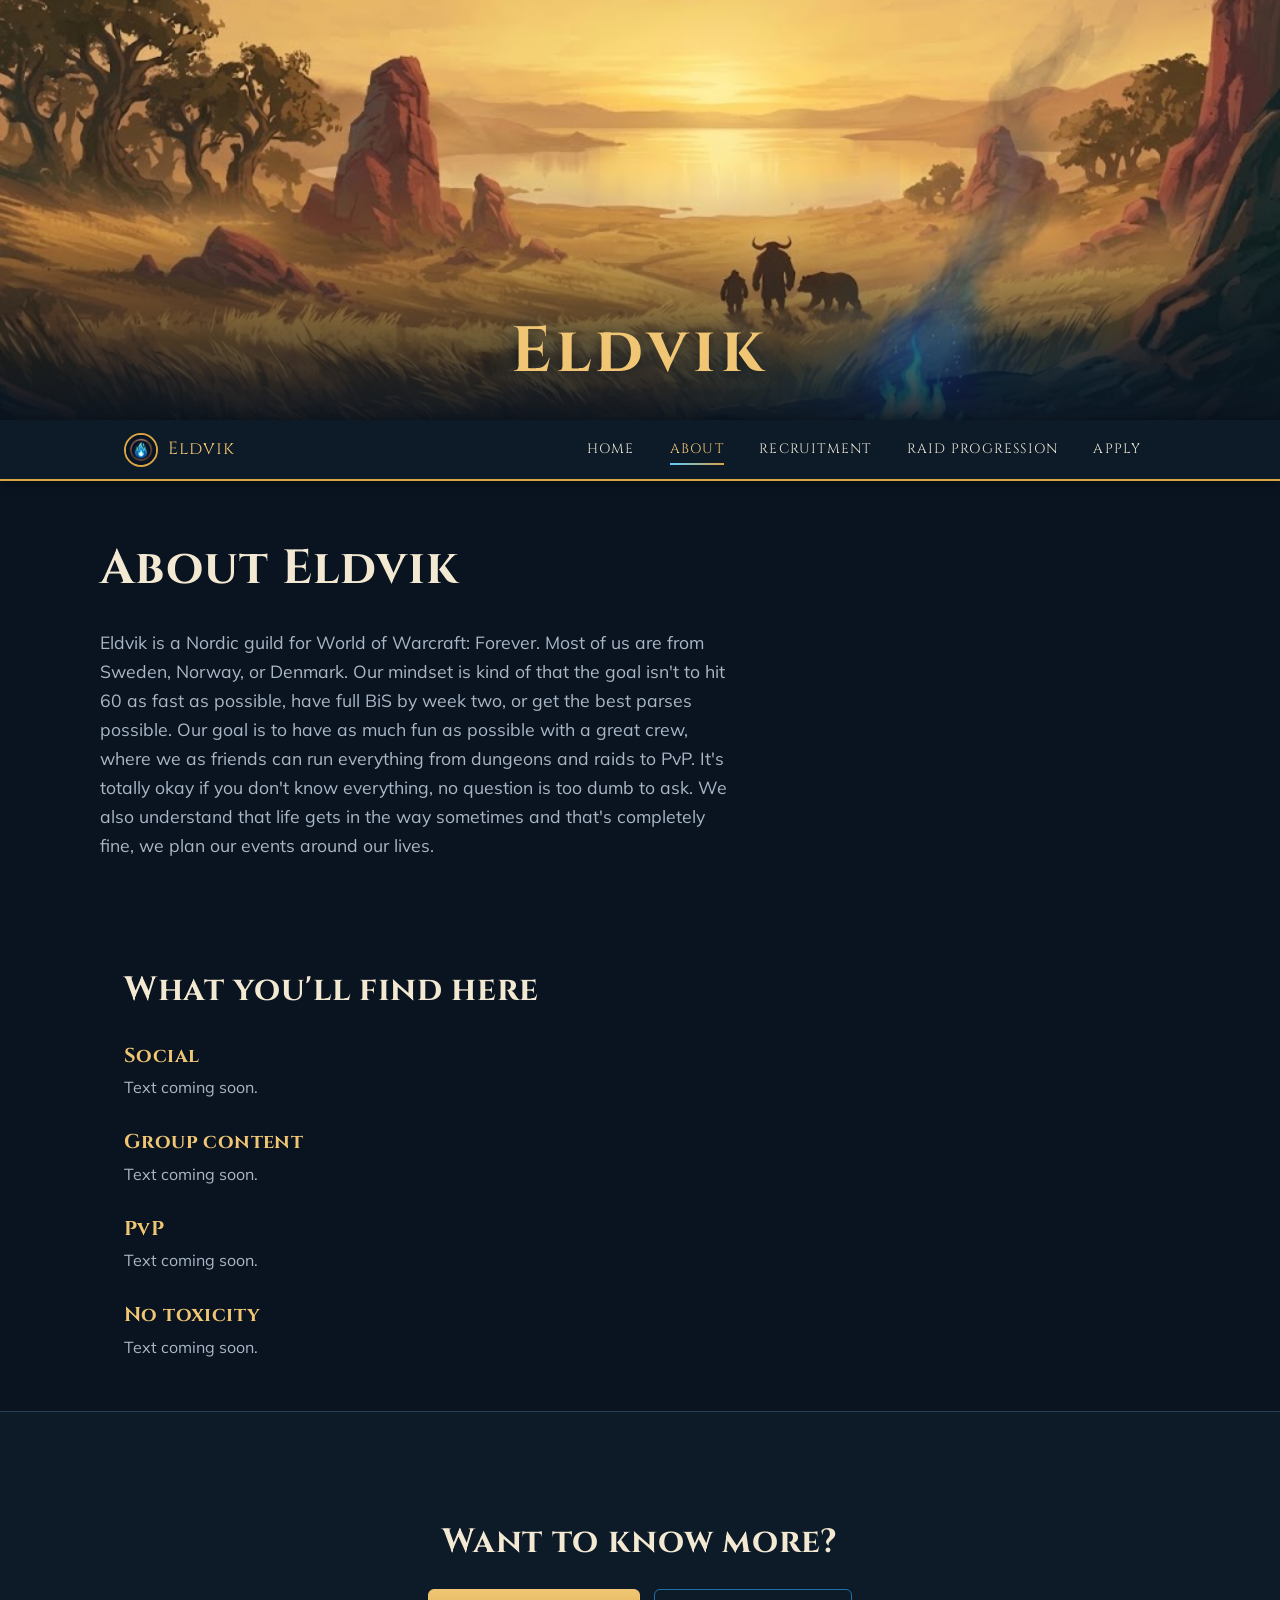
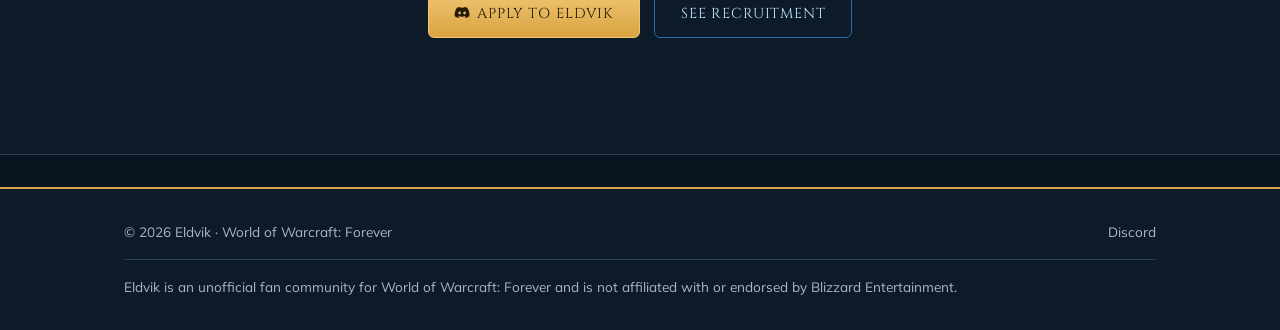
==== commit a5e0b9e9: "Replace About page value cards with a plain list - Rename 'What we value' to 'What you'll find here'" ====
--- a/about.html
+++ b/about.html
@@ -50,23 +50,23 @@
 
     <section class="section">
       <div class="container">
-        <h2 data-i18n="about.values.title">What we value</h2>
-        <div class="card-grid">
-          <div class="card">
-            <h3 data-i18n="about.values.item1.title">Respect</h3>
-            <p data-i18n="about.values.item1.body">You'll be treated with respect from day one, whatever you play and however experienced you are.</p>
+        <h2 data-i18n="about.values.title">What you'll find here</h2>
+        <div class="plain-list">
+          <div class="plain-list__item">
+            <h3 data-i18n="about.values.item1.title">Social</h3>
+            <p data-i18n="about.values.item1.body">Text coming soon.</p>
           </div>
-          <div class="card">
-            <h3 data-i18n="about.values.item2.title">Show up when you can</h3>
-            <p data-i18n="about.values.item2.body">Life comes first. Log in when you're able. Nobody needs to be online every night.</p>
+          <div class="plain-list__item">
+            <h3 data-i18n="about.values.item2.title">Group content</h3>
+            <p data-i18n="about.values.item2.body">Text coming soon.</p>
           </div>
-          <div class="card">
-            <h3 data-i18n="about.values.item3.title">Ask anything</h3>
-            <p data-i18n="about.values.item3.body">There's no such thing as a stupid question here. We were all new once.</p>
+          <div class="plain-list__item">
+            <h3 data-i18n="about.values.item3.title">PvP</h3>
+            <p data-i18n="about.values.item3.body">Text coming soon.</p>
           </div>
-          <div class="card">
-            <h3 data-i18n="about.values.item4.title">No drama</h3>
-            <p data-i18n="about.values.item4.body">No logs, no parses, no elitism. Just people enjoying a game together.</p>
+          <div class="plain-list__item">
+            <h3 data-i18n="about.values.item4.title">No toxicity</h3>
+            <p data-i18n="about.values.item4.body">Text coming soon.</p>
           </div>
         </div>
       </div>
--- a/css/style.css
+++ b/css/style.css
@@ -439,6 +439,30 @@
   height: 2px;
   background: var(--color-gold);
   margin-bottom: 1rem;
+}
+
+/* Plain vertical list (no card boxes) */
+.plain-list {
+  margin-top: 2rem;
+  max-width: 640px;
+}
+
+.plain-list__item {
+  margin-bottom: 1.8rem;
+}
+
+.plain-list__item:last-child {
+  margin-bottom: 0;
+}
+
+.plain-list__item h3 {
+  color: var(--color-gold-bright);
+  margin-bottom: 0.4rem;
+}
+
+.plain-list__item p {
+  color: var(--color-text-muted);
+  margin-bottom: 0;
 }
 
 .card h3 { color: var(--color-gold-bright); margin-bottom: 0.5rem; }
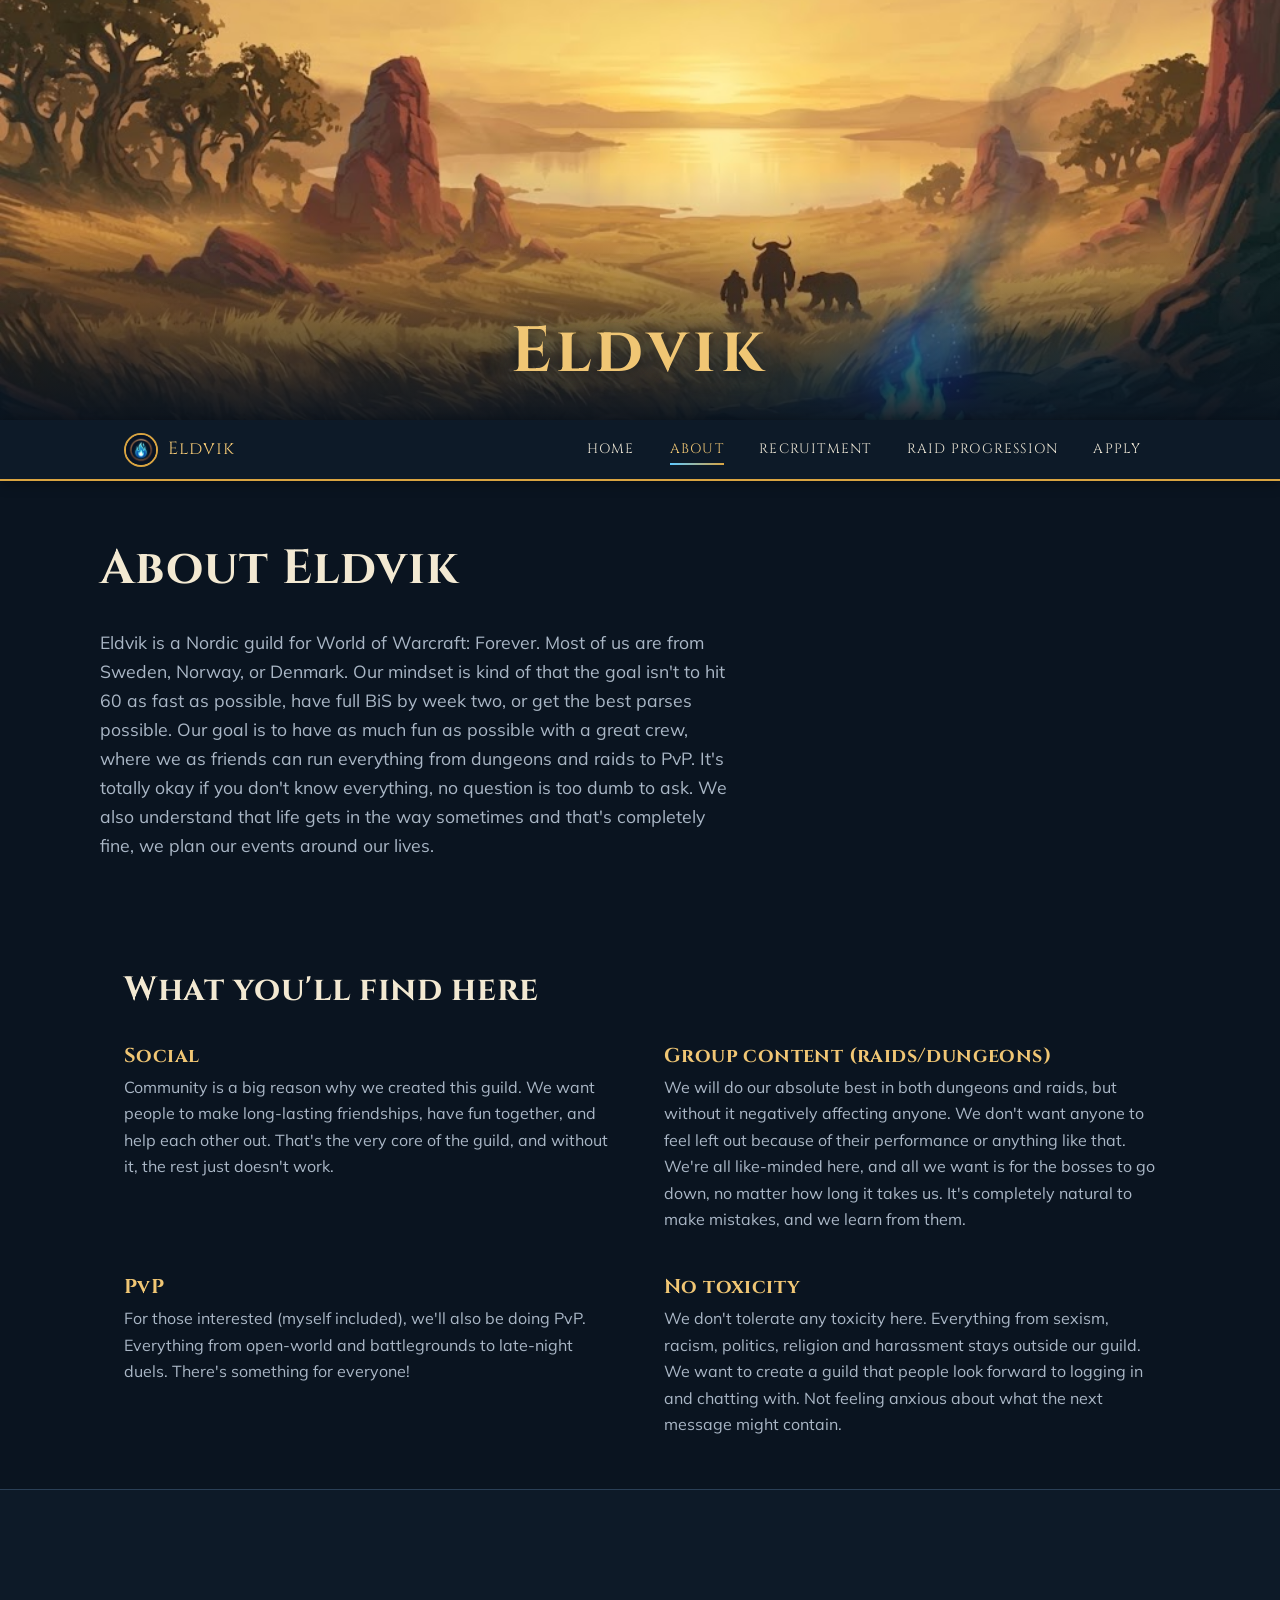
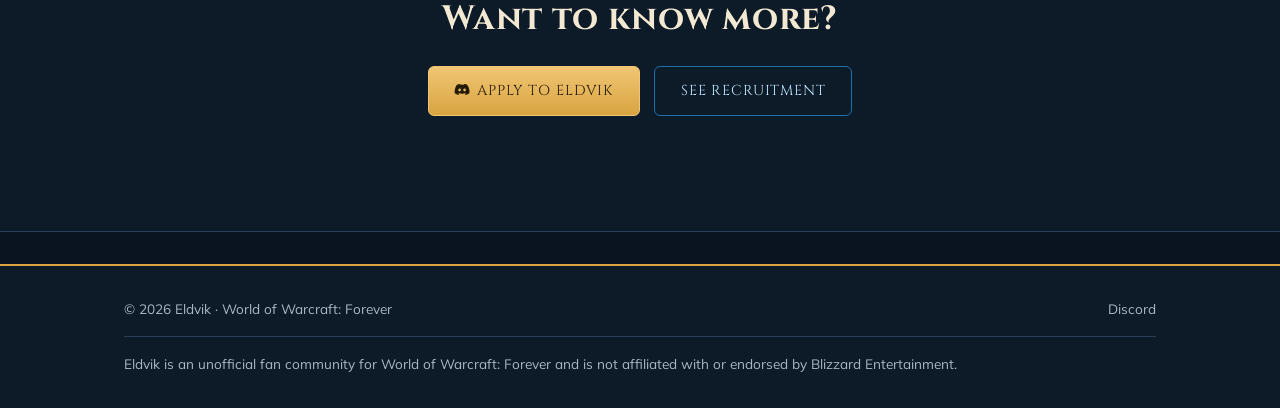
==== commit f683d4f0: "Two-column layout and final copy for About page's four items - 'What you'll find here' list is now a" ====
--- a/about.html
+++ b/about.html
@@ -54,19 +54,19 @@
         <div class="plain-list">
           <div class="plain-list__item">
             <h3 data-i18n="about.values.item1.title">Social</h3>
-            <p data-i18n="about.values.item1.body">Text coming soon.</p>
+            <p data-i18n="about.values.item1.body">Community is a big reason why we created this guild. We want people to make long-lasting friendships, have fun together, and help each other out. That's the very core of the guild, and without it, the rest just doesn't work.</p>
           </div>
           <div class="plain-list__item">
-            <h3 data-i18n="about.values.item2.title">Group content</h3>
-            <p data-i18n="about.values.item2.body">Text coming soon.</p>
+            <h3 data-i18n="about.values.item2.title">Group content (raids/dungeons)</h3>
+            <p data-i18n="about.values.item2.body">We will do our absolute best in both dungeons and raids, but without it negatively affecting anyone. We don't want anyone to feel left out because of their performance or anything like that. We're all like-minded here, and all we want is for the bosses to go down, no matter how long it takes us. It's completely natural to make mistakes, and we learn from them.</p>
           </div>
           <div class="plain-list__item">
             <h3 data-i18n="about.values.item3.title">PvP</h3>
-            <p data-i18n="about.values.item3.body">Text coming soon.</p>
+            <p data-i18n="about.values.item3.body">For those interested (myself included), we'll also be doing PvP. Everything from open-world and battlegrounds to late-night duels. There's something for everyone!</p>
           </div>
           <div class="plain-list__item">
             <h3 data-i18n="about.values.item4.title">No toxicity</h3>
-            <p data-i18n="about.values.item4.body">Text coming soon.</p>
+            <p data-i18n="about.values.item4.body">We don't tolerate any toxicity here. Everything from sexism, racism, politics, religion and harassment stays outside our guild. We want to create a guild that people look forward to logging in and chatting with. Not feeling anxious about what the next message might contain.</p>
           </div>
         </div>
       </div>
--- a/css/style.css
+++ b/css/style.css
@@ -441,18 +441,13 @@
   margin-bottom: 1rem;
 }
 
-/* Plain vertical list (no card boxes) */
+/* Plain list (no card boxes) */
 .plain-list {
+  display: grid;
+  grid-template-columns: repeat(2, 1fr);
+  column-gap: 3rem;
+  row-gap: 2.6rem;
   margin-top: 2rem;
-  max-width: 640px;
-}
-
-.plain-list__item {
-  margin-bottom: 1.8rem;
-}
-
-.plain-list__item:last-child {
-  margin-bottom: 0;
 }
 
 .plain-list__item h3 {
@@ -619,6 +614,11 @@
 /* ---------- Responsive nav (mobile) ---------- */
 @media (max-width: 720px) {
   .nav-toggle { display: inline-block; }
+
+  .plain-list {
+    grid-template-columns: 1fr;
+    row-gap: 2rem;
+  }
 
   .site-nav__links {
     position: absolute;
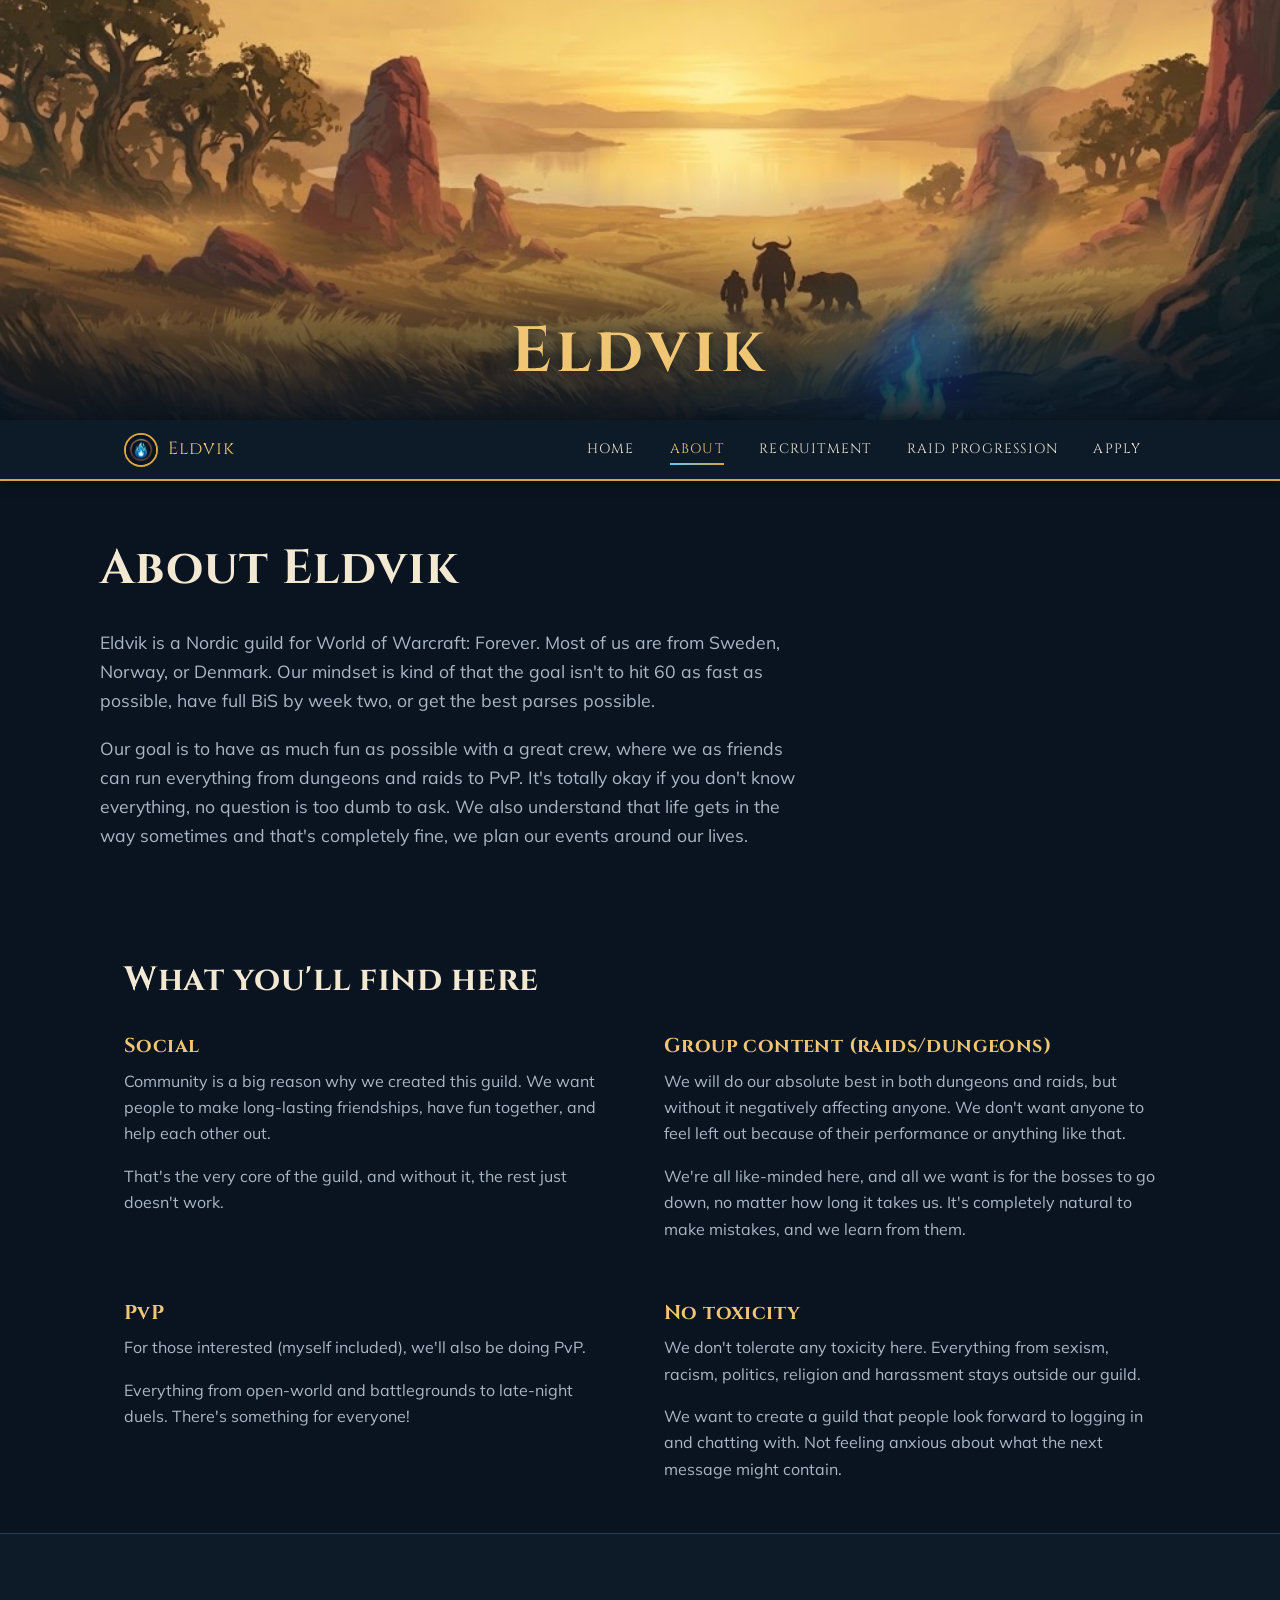
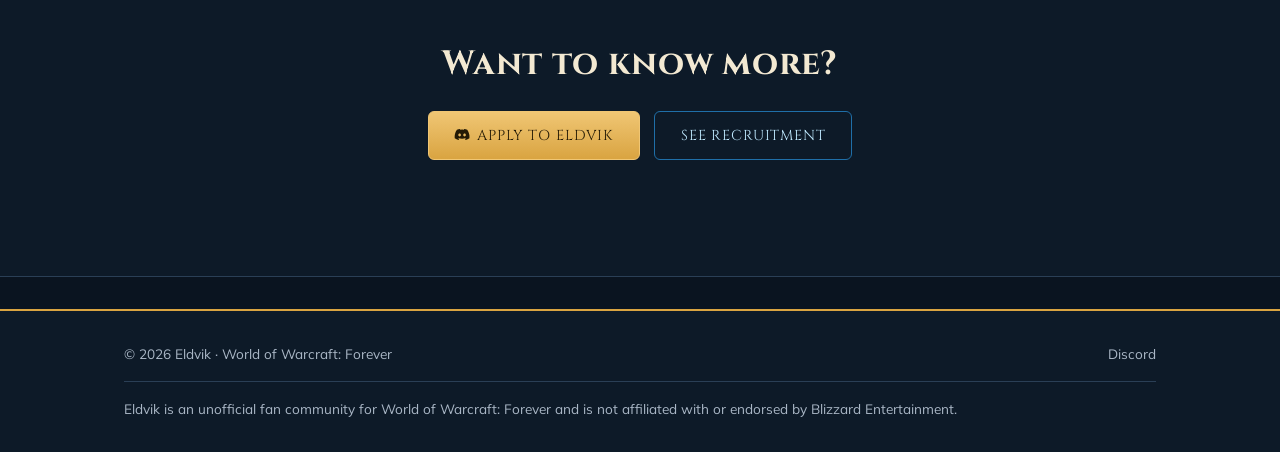
==== commit 28c612b0: "Split About page copy into shorter paragraphs, improve readability - Intro paragraph and each of the" ====
--- a/about.html
+++ b/about.html
@@ -14,7 +14,7 @@
   <meta property="og:type" content="website">
   <link rel="stylesheet" href="css/style.css">
 </head>
-<body>
+<body class="page-about">
   <a class="skip-link" href="#main-content">Skip to content</a>
 
   <header class="site-banner">
@@ -45,7 +45,8 @@
   <main id="main-content">
     <section class="hero container" style="text-align:left;">
       <h1 data-i18n="about.hero.title">About Eldvik</h1>
-      <p class="lead" style="margin:0 0 1.1em;" data-i18n="about.story.body">Eldvik is a Nordic guild for World of Warcraft: Forever. Most of us are from Sweden, Norway, or Denmark. Our mindset is kind of that the goal isn't to hit 60 as fast as possible, have full BiS by week two, or get the best parses possible. Our goal is to have as much fun as possible with a great crew, where we as friends can run everything from dungeons and raids to PvP. It's totally okay if you don't know everything, no question is too dumb to ask. We also understand that life gets in the way sometimes and that's completely fine, we plan our events around our lives.</p>
+      <p class="lead" style="margin:0 0 1.1em;" data-i18n="about.story.body1">Eldvik is a Nordic guild for World of Warcraft: Forever. Most of us are from Sweden, Norway, or Denmark. Our mindset is kind of that the goal isn't to hit 60 as fast as possible, have full BiS by week two, or get the best parses possible.</p>
+      <p class="lead" style="margin:0 0 1.1em;" data-i18n="about.story.body2">Our goal is to have as much fun as possible with a great crew, where we as friends can run everything from dungeons and raids to PvP. It's totally okay if you don't know everything, no question is too dumb to ask. We also understand that life gets in the way sometimes and that's completely fine, we plan our events around our lives.</p>
     </section>
 
     <section class="section">
@@ -54,19 +55,23 @@
         <div class="plain-list">
           <div class="plain-list__item">
             <h3 data-i18n="about.values.item1.title">Social</h3>
-            <p data-i18n="about.values.item1.body">Community is a big reason why we created this guild. We want people to make long-lasting friendships, have fun together, and help each other out. That's the very core of the guild, and without it, the rest just doesn't work.</p>
+            <p data-i18n="about.values.item1.body1">Community is a big reason why we created this guild. We want people to make long-lasting friendships, have fun together, and help each other out.</p>
+            <p data-i18n="about.values.item1.body2">That's the very core of the guild, and without it, the rest just doesn't work.</p>
           </div>
           <div class="plain-list__item">
             <h3 data-i18n="about.values.item2.title">Group content (raids/dungeons)</h3>
-            <p data-i18n="about.values.item2.body">We will do our absolute best in both dungeons and raids, but without it negatively affecting anyone. We don't want anyone to feel left out because of their performance or anything like that. We're all like-minded here, and all we want is for the bosses to go down, no matter how long it takes us. It's completely natural to make mistakes, and we learn from them.</p>
+            <p data-i18n="about.values.item2.body1">We will do our absolute best in both dungeons and raids, but without it negatively affecting anyone. We don't want anyone to feel left out because of their performance or anything like that.</p>
+            <p data-i18n="about.values.item2.body2">We're all like-minded here, and all we want is for the bosses to go down, no matter how long it takes us. It's completely natural to make mistakes, and we learn from them.</p>
           </div>
           <div class="plain-list__item">
             <h3 data-i18n="about.values.item3.title">PvP</h3>
-            <p data-i18n="about.values.item3.body">For those interested (myself included), we'll also be doing PvP. Everything from open-world and battlegrounds to late-night duels. There's something for everyone!</p>
+            <p data-i18n="about.values.item3.body1">For those interested (myself included), we'll also be doing PvP.</p>
+            <p data-i18n="about.values.item3.body2">Everything from open-world and battlegrounds to late-night duels. There's something for everyone!</p>
           </div>
           <div class="plain-list__item">
             <h3 data-i18n="about.values.item4.title">No toxicity</h3>
-            <p data-i18n="about.values.item4.body">We don't tolerate any toxicity here. Everything from sexism, racism, politics, religion and harassment stays outside our guild. We want to create a guild that people look forward to logging in and chatting with. Not feeling anxious about what the next message might contain.</p>
+            <p data-i18n="about.values.item4.body1">We don't tolerate any toxicity here. Everything from sexism, racism, politics, religion and harassment stays outside our guild.</p>
+            <p data-i18n="about.values.item4.body2">We want to create a guild that people look forward to logging in and chatting with. Not feeling anxious about what the next message might contain.</p>
           </div>
         </div>
       </div>
--- a/css/style.css
+++ b/css/style.css
@@ -446,18 +446,31 @@
   display: grid;
   grid-template-columns: repeat(2, 1fr);
   column-gap: 3rem;
-  row-gap: 2.6rem;
+  row-gap: 3.6rem;
   margin-top: 2rem;
 }
 
 .plain-list__item h3 {
   color: var(--color-gold-bright);
-  margin-bottom: 0.4rem;
+  margin-bottom: 0.6rem;
 }
 
 .plain-list__item p {
   color: var(--color-text-muted);
+  margin-bottom: 1em;
+}
+
+.plain-list__item p:last-child {
   margin-bottom: 0;
+}
+
+/* About page: keep body text lines short and easy to read */
+.page-about main p {
+  max-width: 65ch;
+}
+
+.page-about .hero p.lead {
+  max-width: 65ch;
 }
 
 .card h3 { color: var(--color-gold-bright); margin-bottom: 0.5rem; }
@@ -617,7 +630,7 @@
 
   .plain-list {
     grid-template-columns: 1fr;
-    row-gap: 2rem;
+    row-gap: 2.8rem;
   }
 
   .site-nav__links {
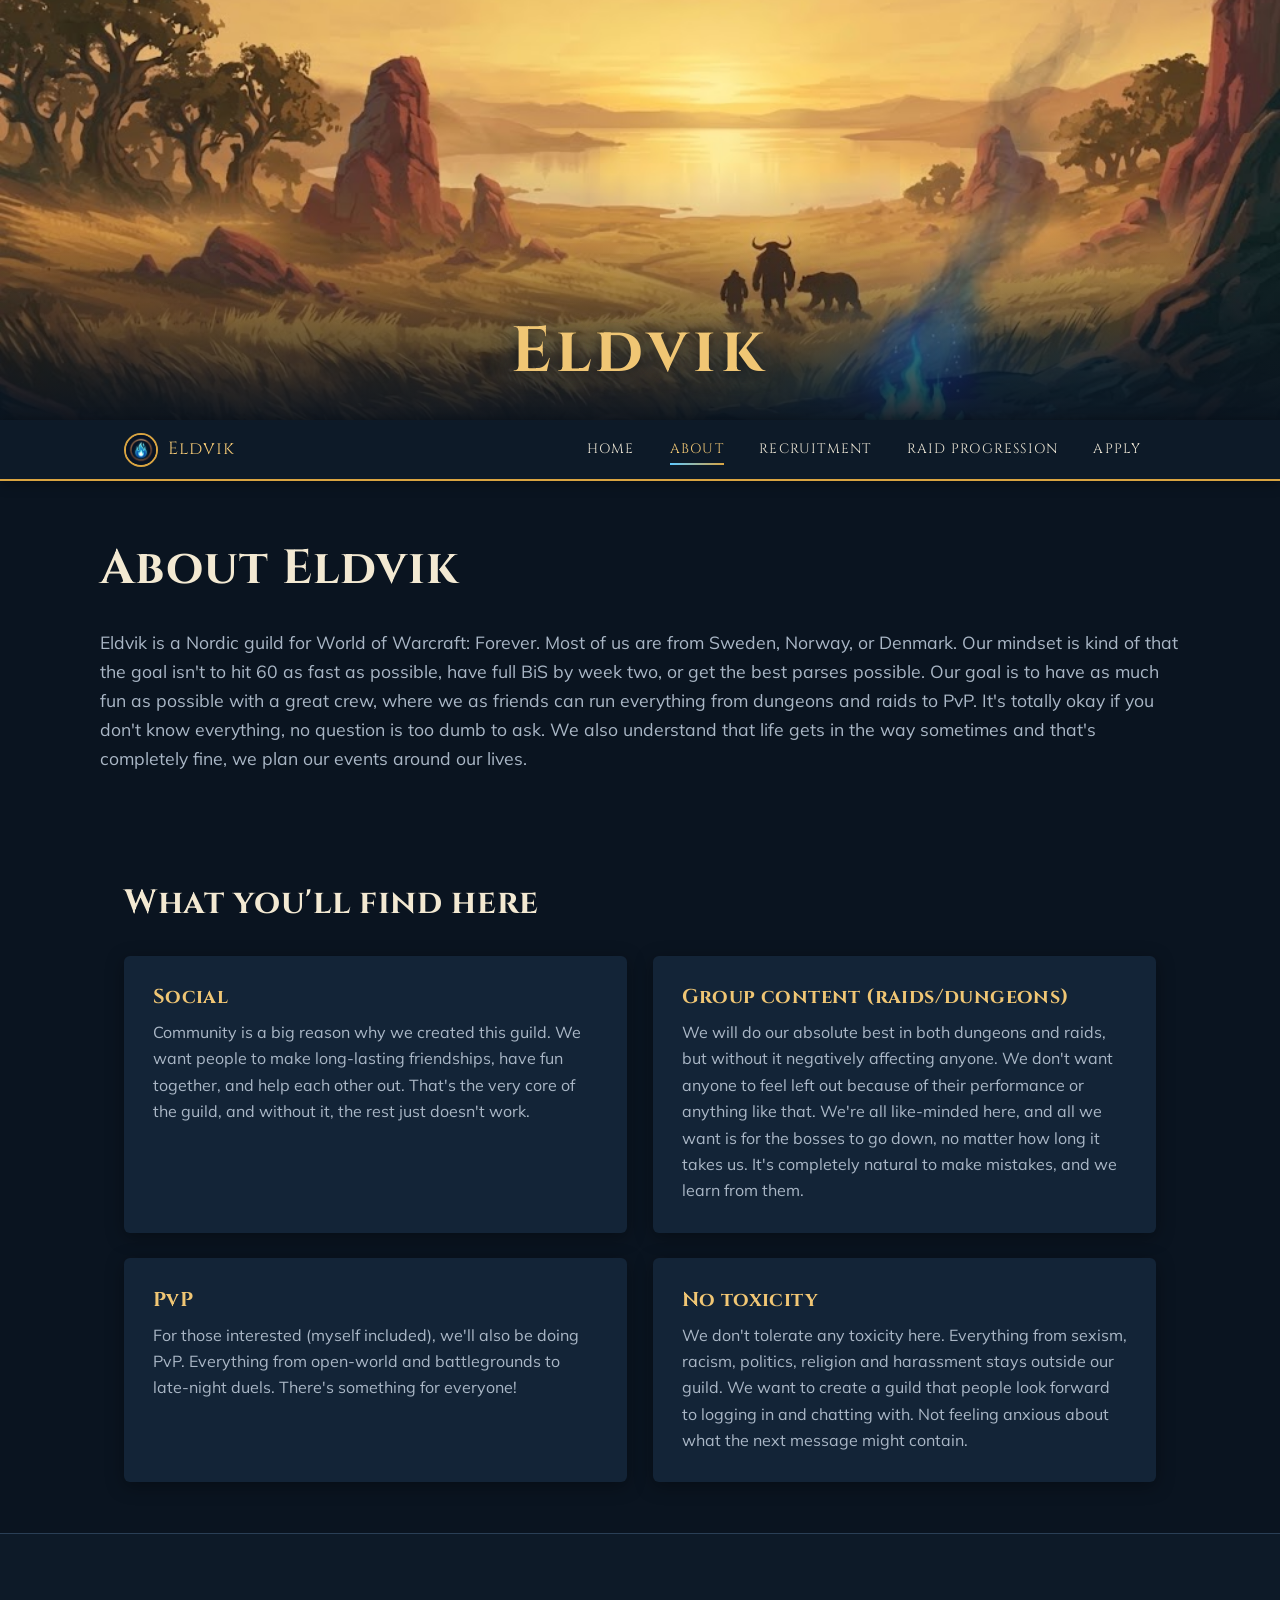
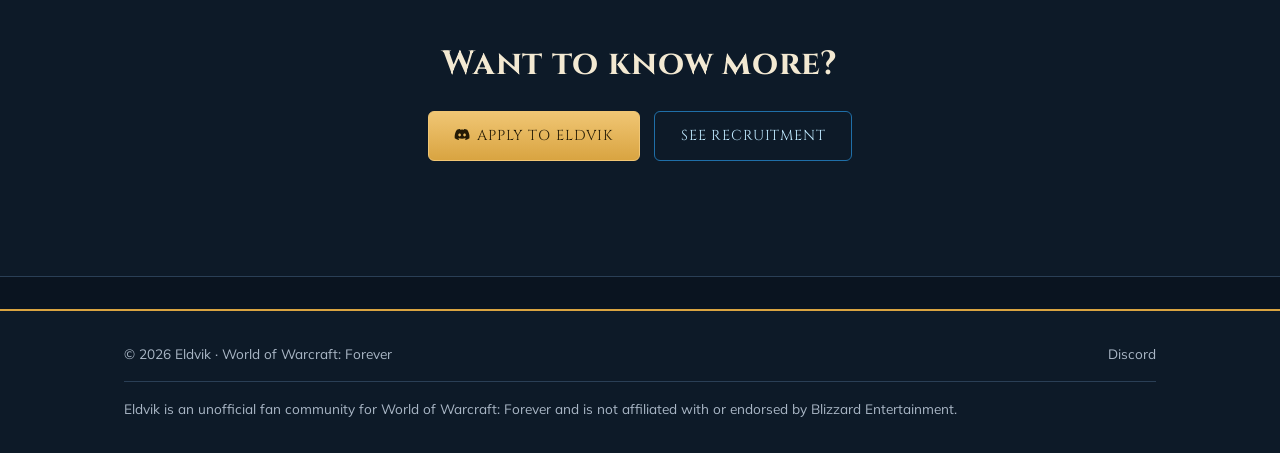
==== commit c2be490b: "Revert About paragraph splitting, restyle items as cards, fix intro width - Merge each split paragra" ====
--- a/about.html
+++ b/about.html
@@ -45,8 +45,7 @@
   <main id="main-content">
     <section class="hero container" style="text-align:left;">
       <h1 data-i18n="about.hero.title">About Eldvik</h1>
-      <p class="lead" style="margin:0 0 1.1em;" data-i18n="about.story.body1">Eldvik is a Nordic guild for World of Warcraft: Forever. Most of us are from Sweden, Norway, or Denmark. Our mindset is kind of that the goal isn't to hit 60 as fast as possible, have full BiS by week two, or get the best parses possible.</p>
-      <p class="lead" style="margin:0 0 1.1em;" data-i18n="about.story.body2">Our goal is to have as much fun as possible with a great crew, where we as friends can run everything from dungeons and raids to PvP. It's totally okay if you don't know everything, no question is too dumb to ask. We also understand that life gets in the way sometimes and that's completely fine, we plan our events around our lives.</p>
+      <p class="lead" style="margin:0 0 1.1em;" data-i18n="about.story.body">Eldvik is a Nordic guild for World of Warcraft: Forever. Most of us are from Sweden, Norway, or Denmark. Our mindset is kind of that the goal isn't to hit 60 as fast as possible, have full BiS by week two, or get the best parses possible. Our goal is to have as much fun as possible with a great crew, where we as friends can run everything from dungeons and raids to PvP. It's totally okay if you don't know everything, no question is too dumb to ask. We also understand that life gets in the way sometimes and that's completely fine, we plan our events around our lives.</p>
     </section>
 
     <section class="section">
@@ -55,23 +54,19 @@
         <div class="plain-list">
           <div class="plain-list__item">
             <h3 data-i18n="about.values.item1.title">Social</h3>
-            <p data-i18n="about.values.item1.body1">Community is a big reason why we created this guild. We want people to make long-lasting friendships, have fun together, and help each other out.</p>
-            <p data-i18n="about.values.item1.body2">That's the very core of the guild, and without it, the rest just doesn't work.</p>
+            <p data-i18n="about.values.item1.body">Community is a big reason why we created this guild. We want people to make long-lasting friendships, have fun together, and help each other out. That's the very core of the guild, and without it, the rest just doesn't work.</p>
           </div>
           <div class="plain-list__item">
             <h3 data-i18n="about.values.item2.title">Group content (raids/dungeons)</h3>
-            <p data-i18n="about.values.item2.body1">We will do our absolute best in both dungeons and raids, but without it negatively affecting anyone. We don't want anyone to feel left out because of their performance or anything like that.</p>
-            <p data-i18n="about.values.item2.body2">We're all like-minded here, and all we want is for the bosses to go down, no matter how long it takes us. It's completely natural to make mistakes, and we learn from them.</p>
+            <p data-i18n="about.values.item2.body">We will do our absolute best in both dungeons and raids, but without it negatively affecting anyone. We don't want anyone to feel left out because of their performance or anything like that. We're all like-minded here, and all we want is for the bosses to go down, no matter how long it takes us. It's completely natural to make mistakes, and we learn from them.</p>
           </div>
           <div class="plain-list__item">
             <h3 data-i18n="about.values.item3.title">PvP</h3>
-            <p data-i18n="about.values.item3.body1">For those interested (myself included), we'll also be doing PvP.</p>
-            <p data-i18n="about.values.item3.body2">Everything from open-world and battlegrounds to late-night duels. There's something for everyone!</p>
+            <p data-i18n="about.values.item3.body">For those interested (myself included), we'll also be doing PvP. Everything from open-world and battlegrounds to late-night duels. There's something for everyone!</p>
           </div>
           <div class="plain-list__item">
             <h3 data-i18n="about.values.item4.title">No toxicity</h3>
-            <p data-i18n="about.values.item4.body1">We don't tolerate any toxicity here. Everything from sexism, racism, politics, religion and harassment stays outside our guild.</p>
-            <p data-i18n="about.values.item4.body2">We want to create a guild that people look forward to logging in and chatting with. Not feeling anxious about what the next message might contain.</p>
+            <p data-i18n="about.values.item4.body">We don't tolerate any toxicity here. Everything from sexism, racism, politics, religion and harassment stays outside our guild. We want to create a guild that people look forward to logging in and chatting with. Not feeling anxious about what the next message might contain.</p>
           </div>
         </div>
       </div>
--- a/css/style.css
+++ b/css/style.css
@@ -441,13 +441,19 @@
   margin-bottom: 1rem;
 }
 
-/* Plain list (no card boxes) */
+/* Plain list, styled as cards: subtle background, no border */
 .plain-list {
   display: grid;
   grid-template-columns: repeat(2, 1fr);
-  column-gap: 3rem;
-  row-gap: 3.6rem;
+  gap: 1.6rem;
   margin-top: 2rem;
+}
+
+.plain-list__item {
+  background: var(--color-bg-card);
+  border-radius: var(--radius);
+  padding: 1.8rem;
+  box-shadow: var(--shadow-card);
 }
 
 .plain-list__item h3 {
@@ -457,10 +463,6 @@
 
 .plain-list__item p {
   color: var(--color-text-muted);
-  margin-bottom: 1em;
-}
-
-.plain-list__item p:last-child {
   margin-bottom: 0;
 }
 
@@ -469,8 +471,9 @@
   max-width: 65ch;
 }
 
+/* ...except the intro paragraph, which should span the full content width */
 .page-about .hero p.lead {
-  max-width: 65ch;
+  max-width: none;
 }
 
 .card h3 { color: var(--color-gold-bright); margin-bottom: 0.5rem; }
@@ -630,7 +633,6 @@
 
   .plain-list {
     grid-template-columns: 1fr;
-    row-gap: 2.8rem;
   }
 
   .site-nav__links {
